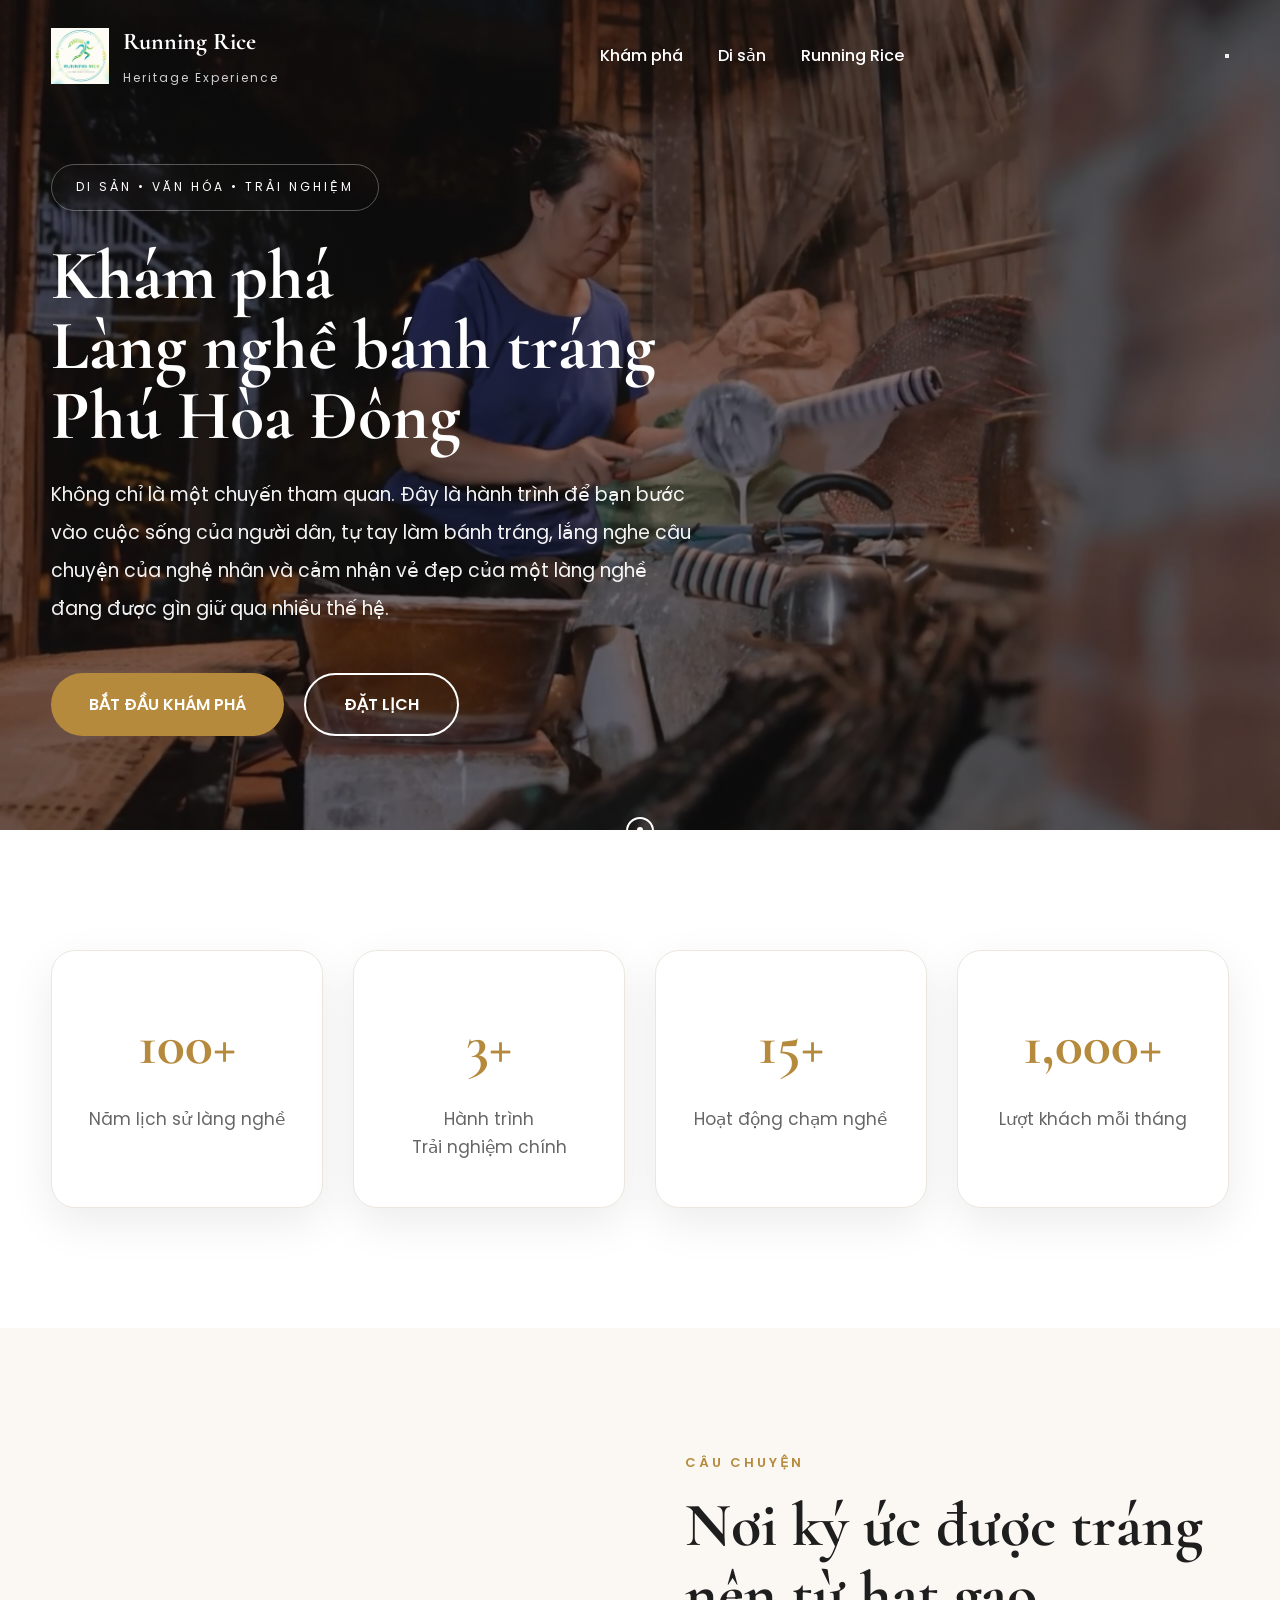
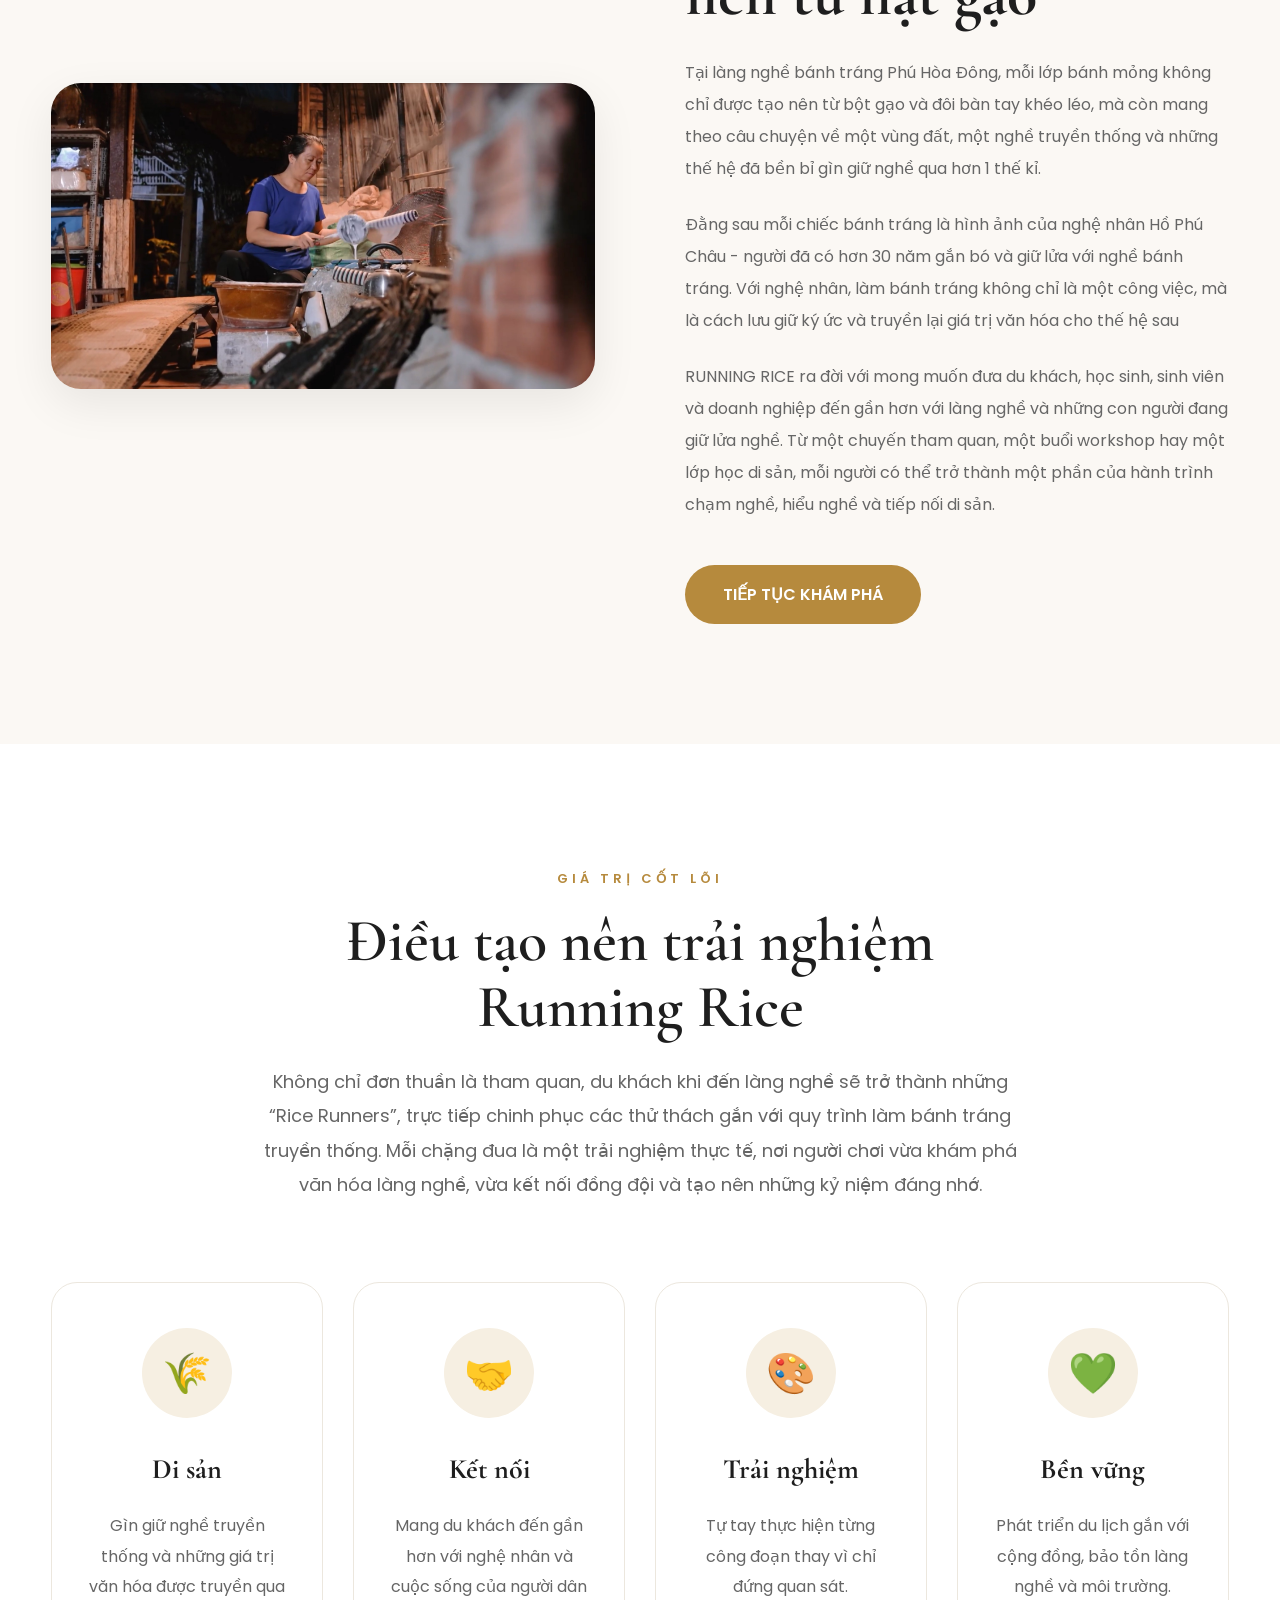
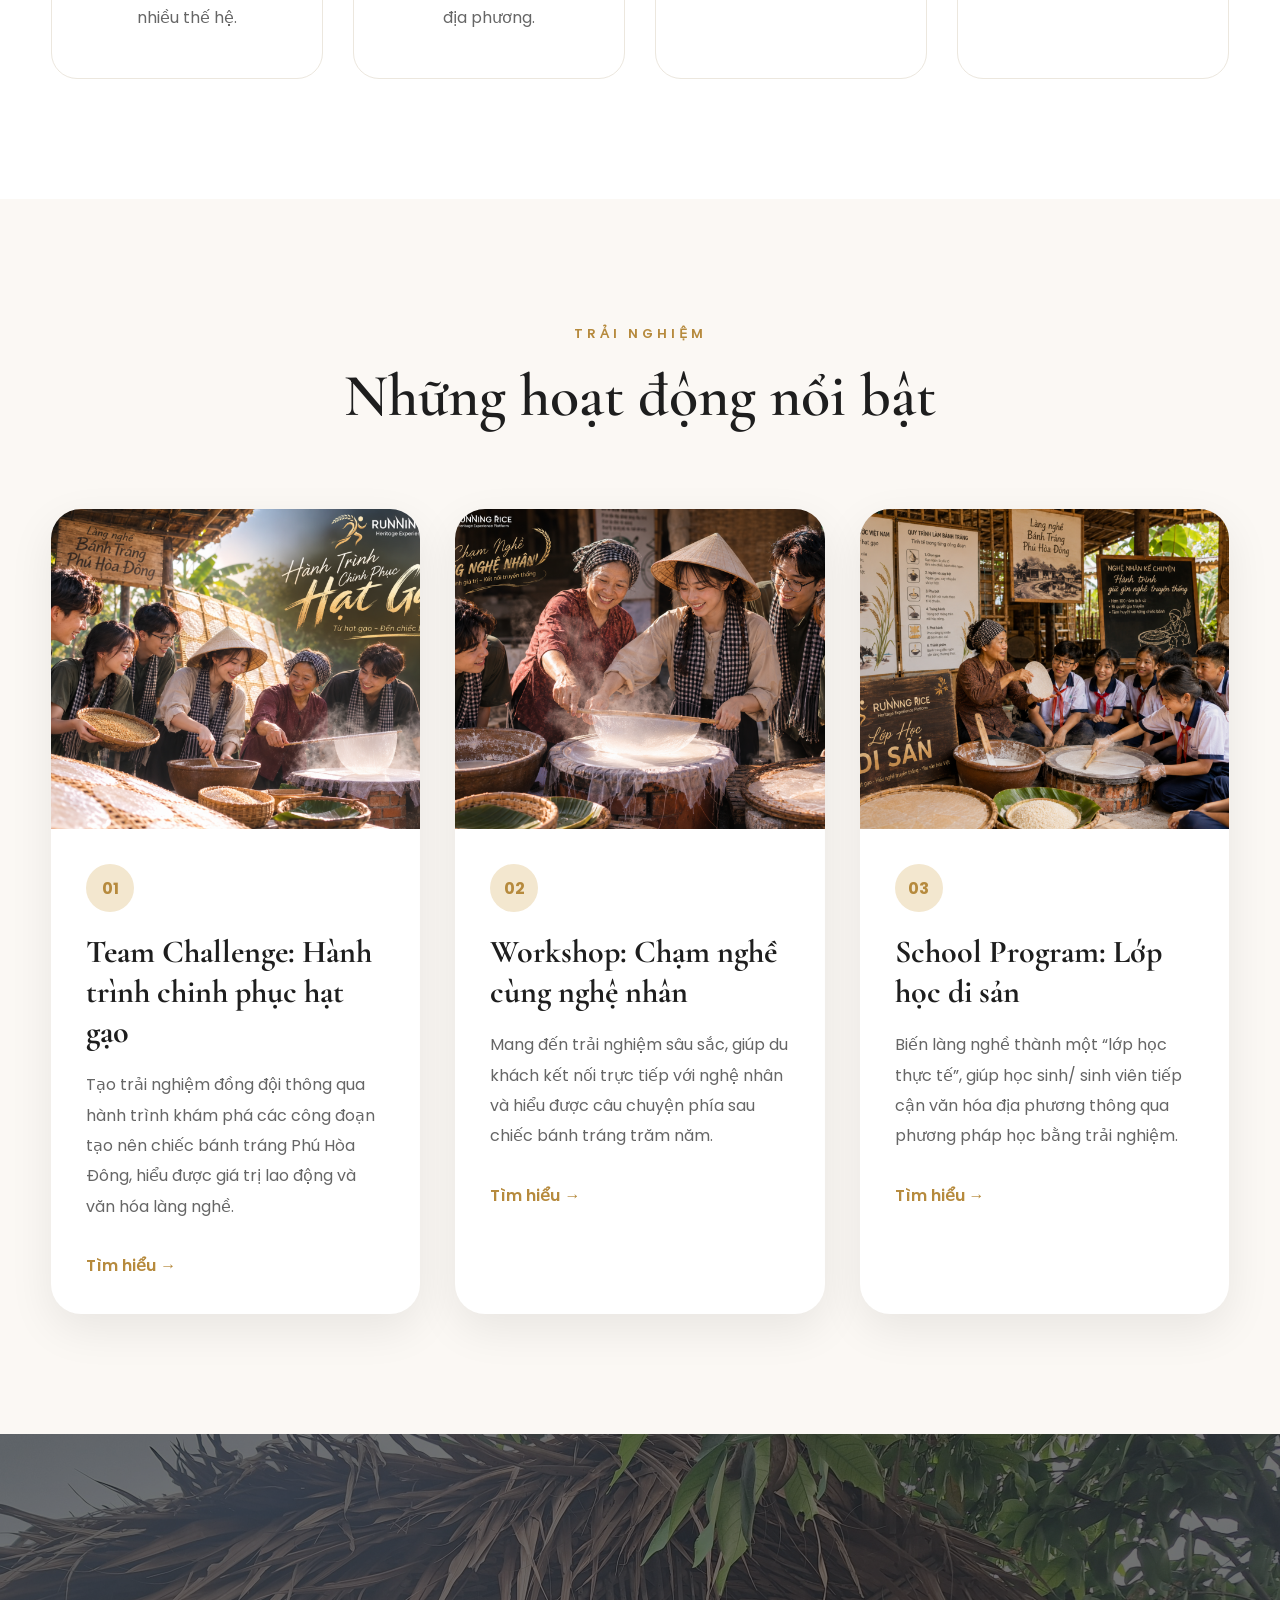
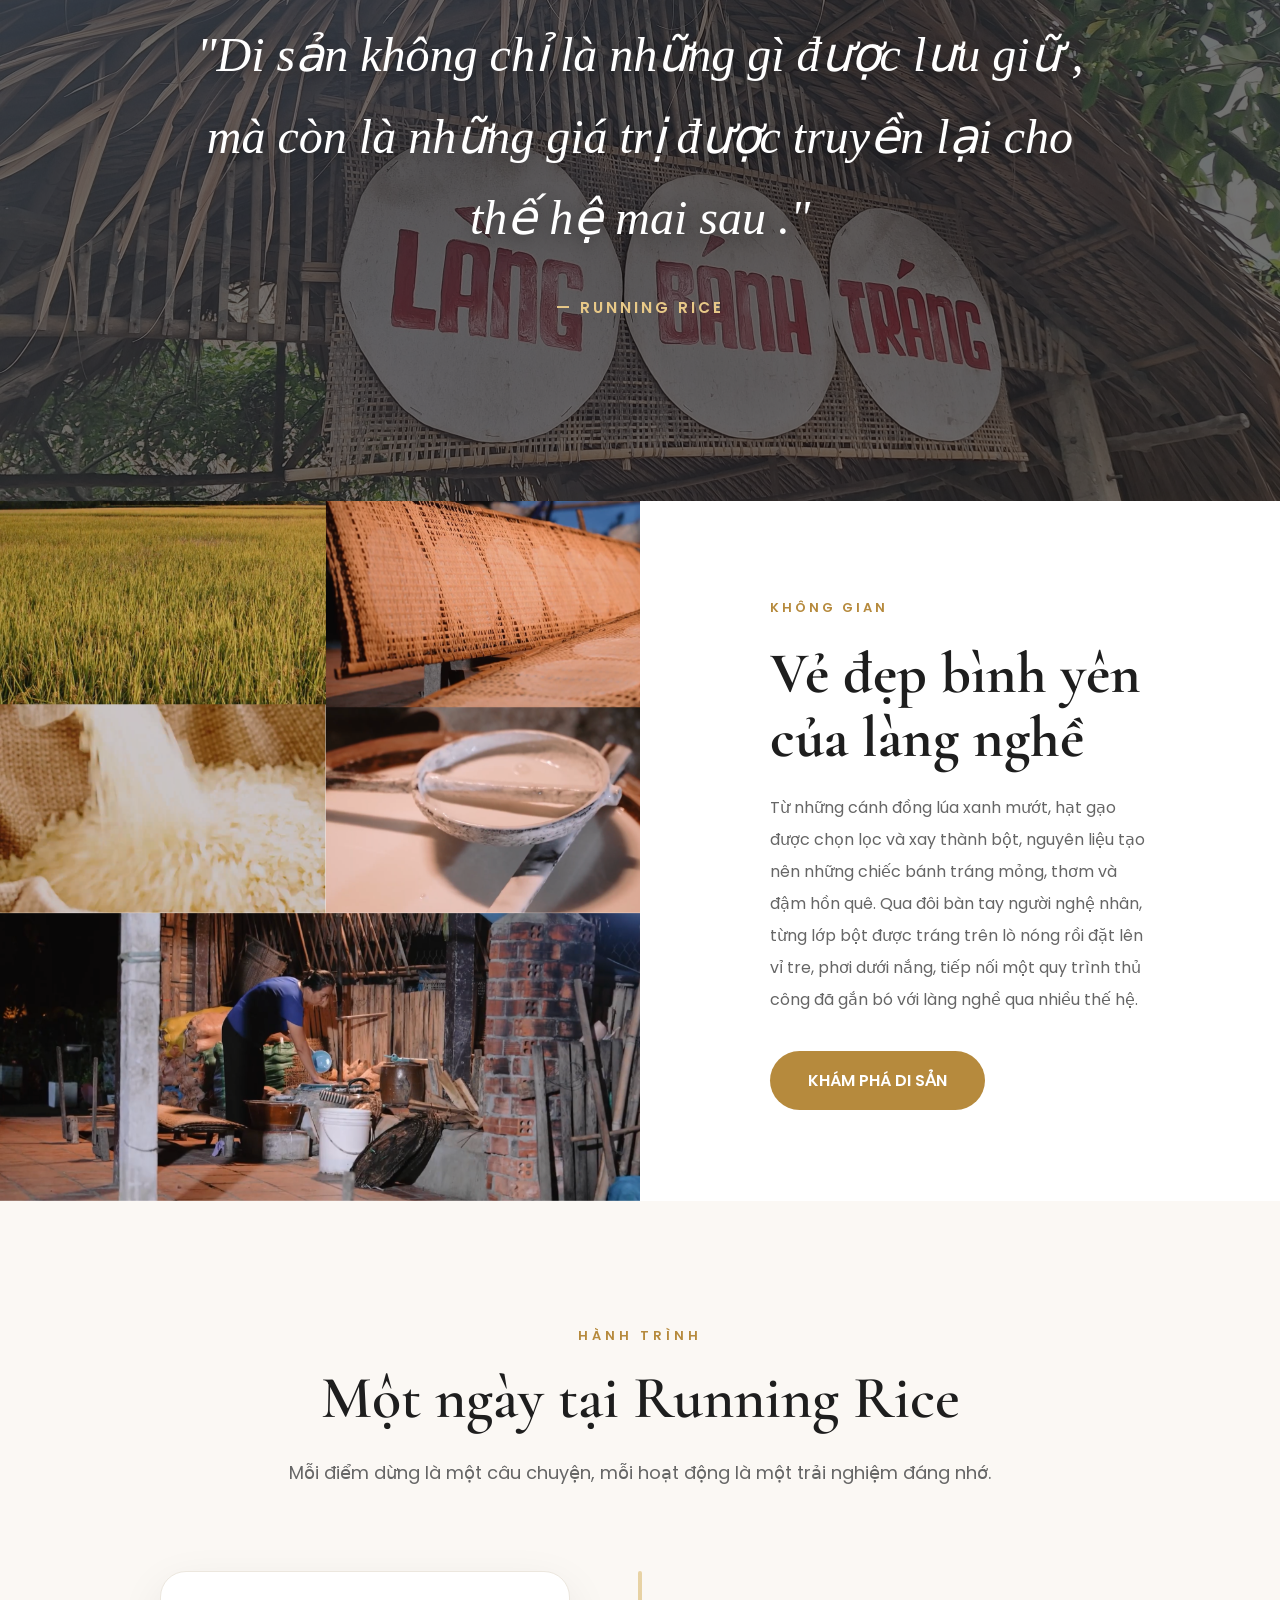
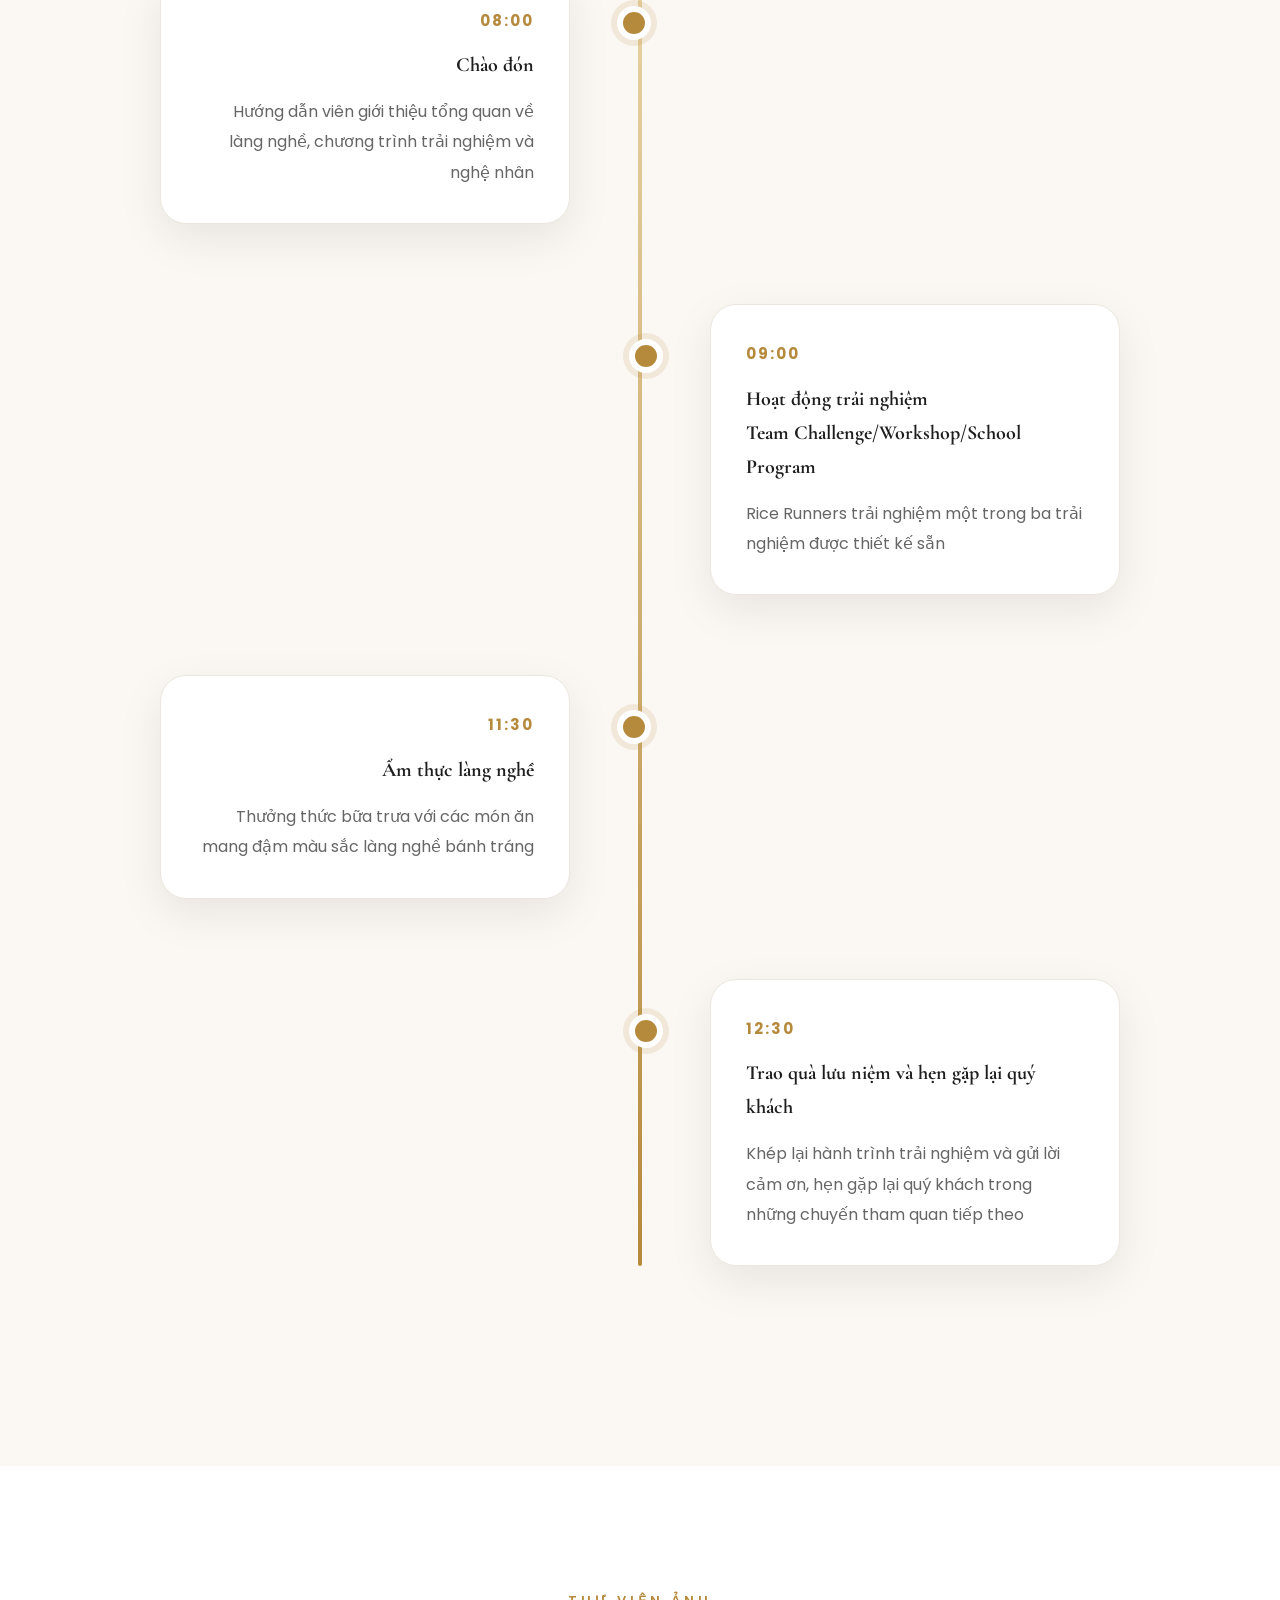
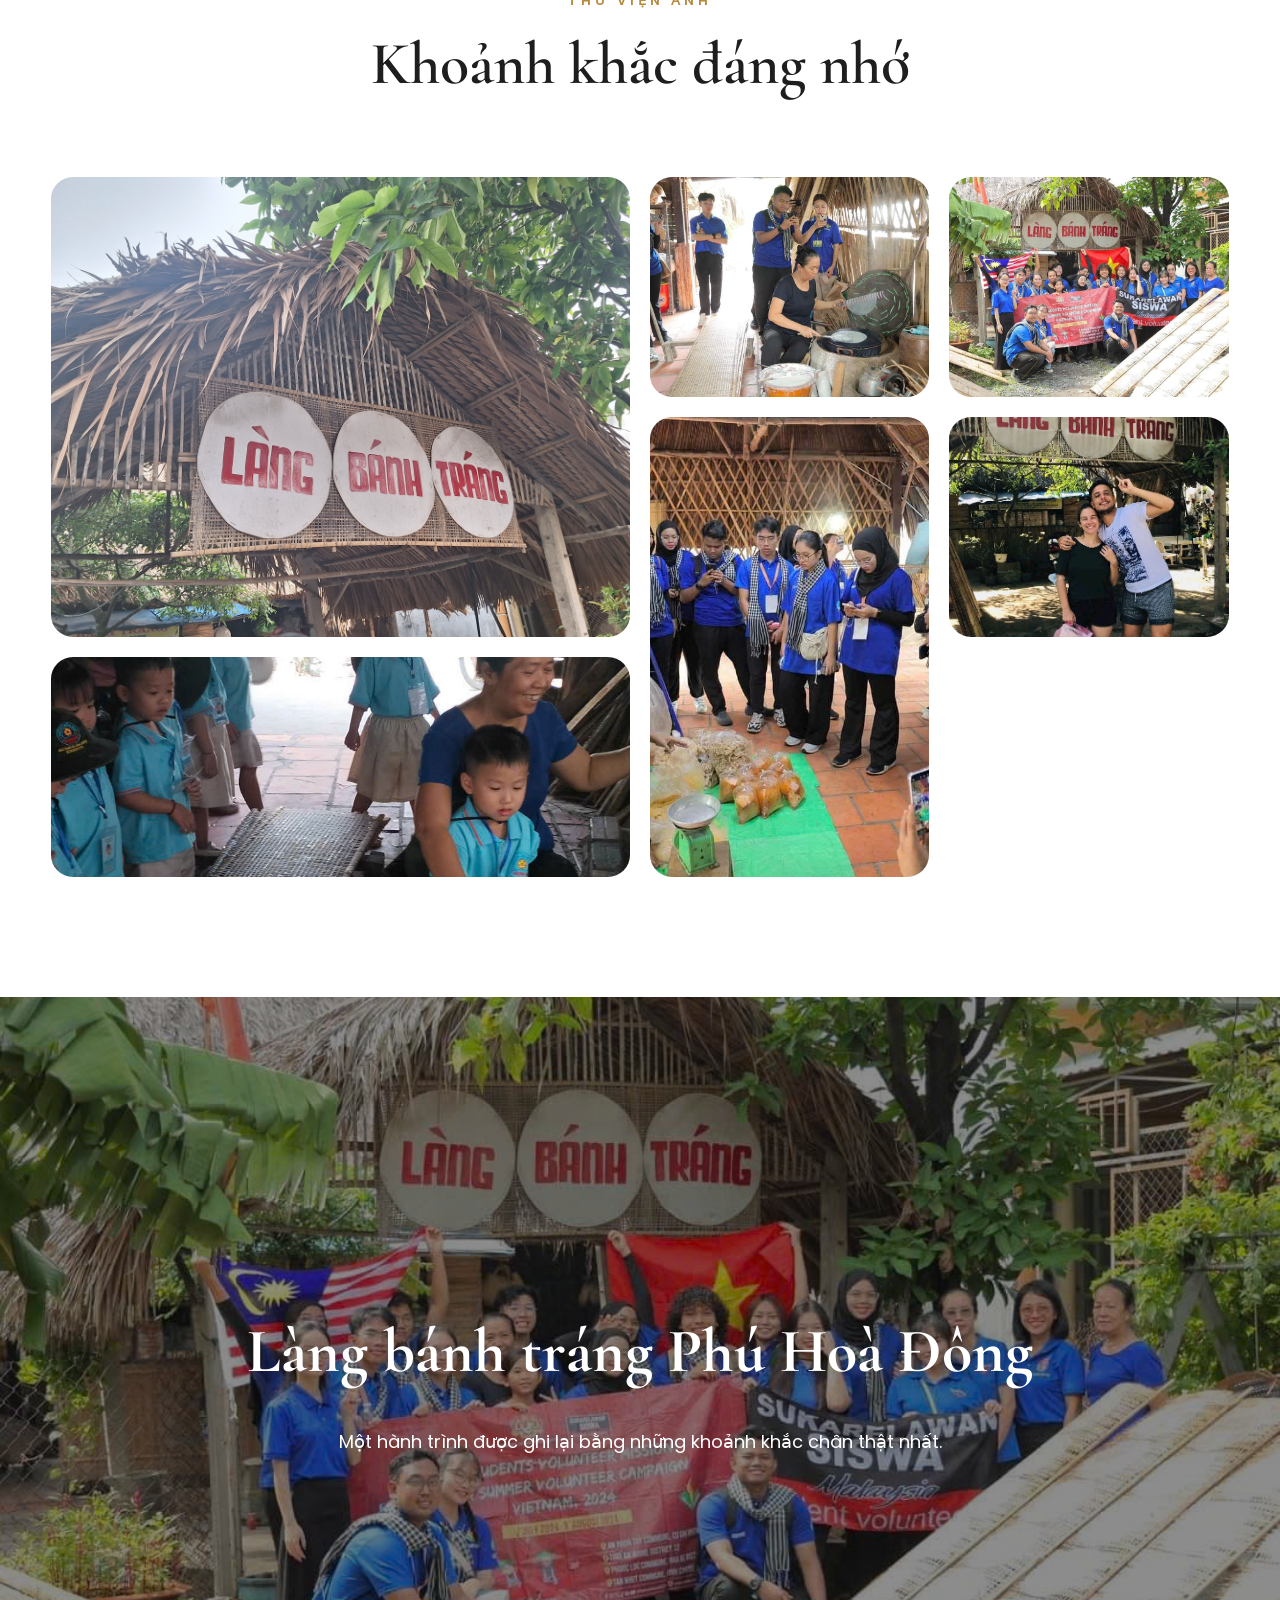
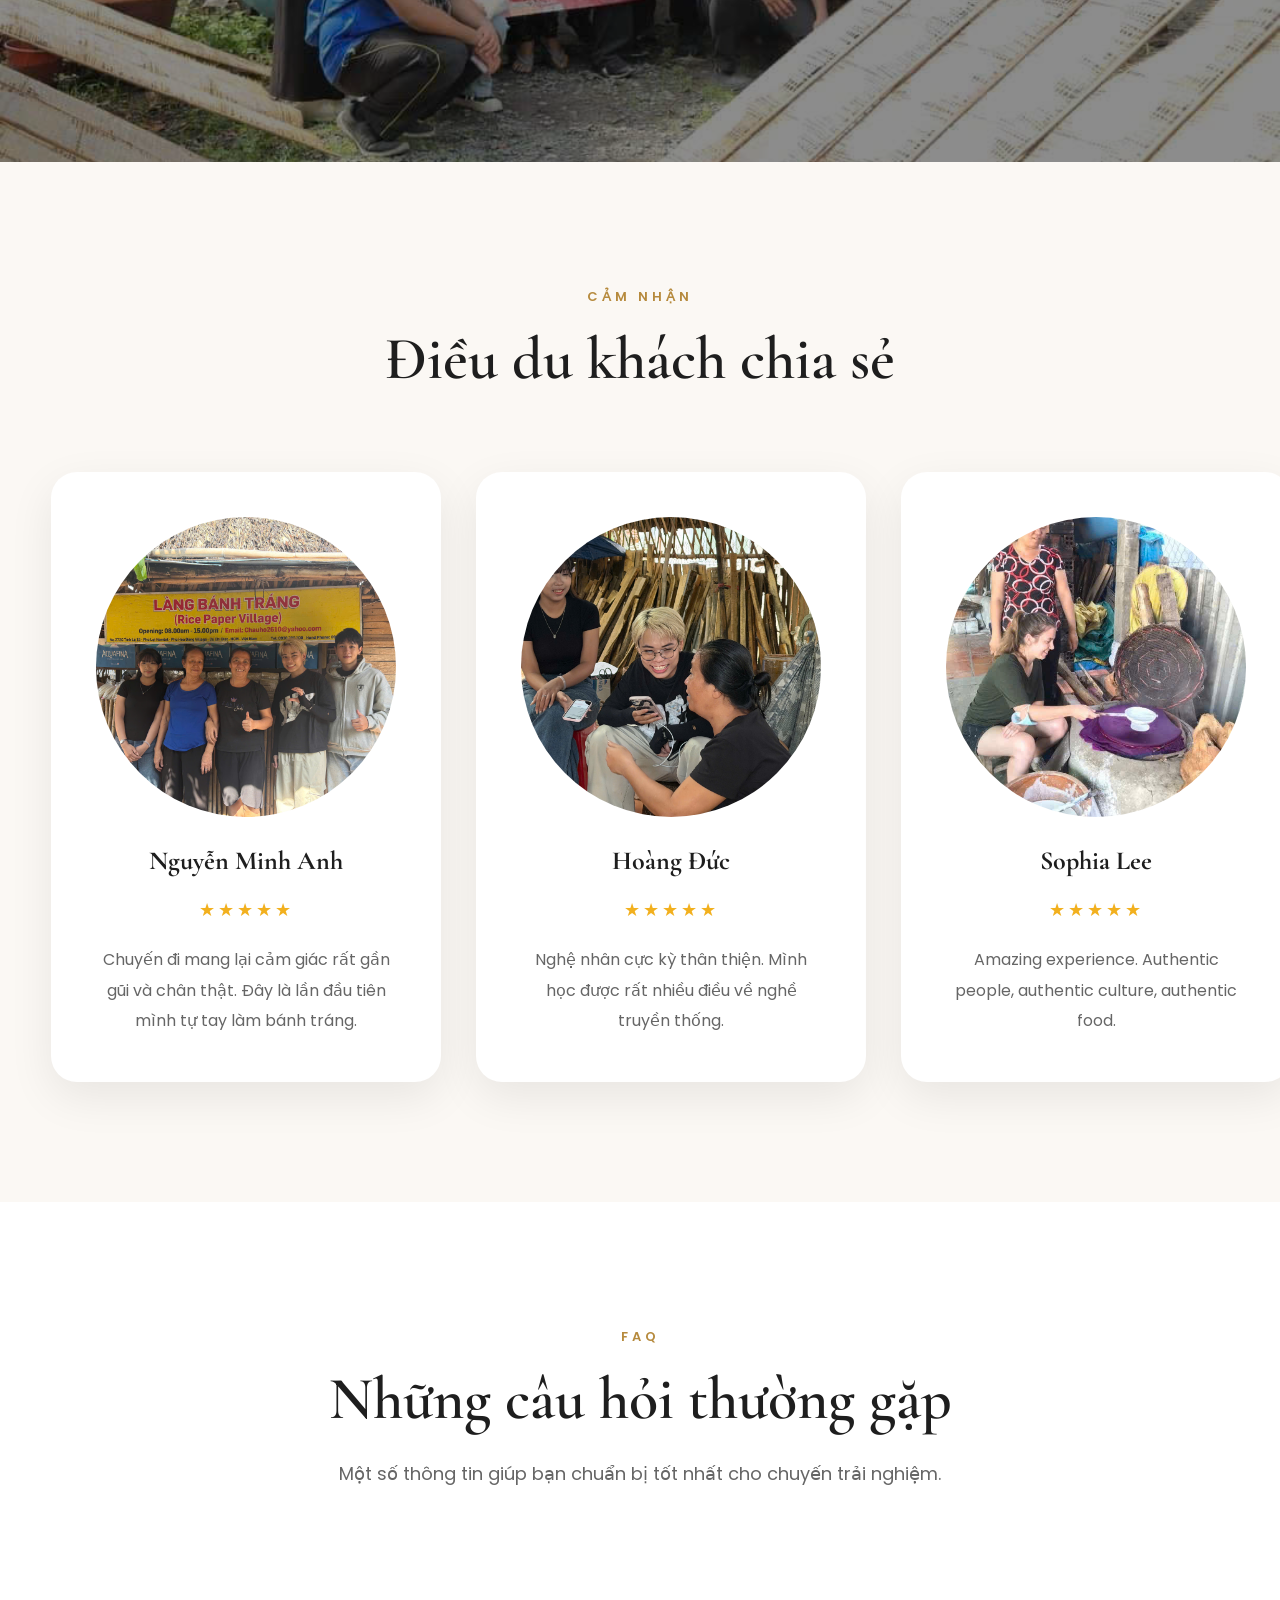
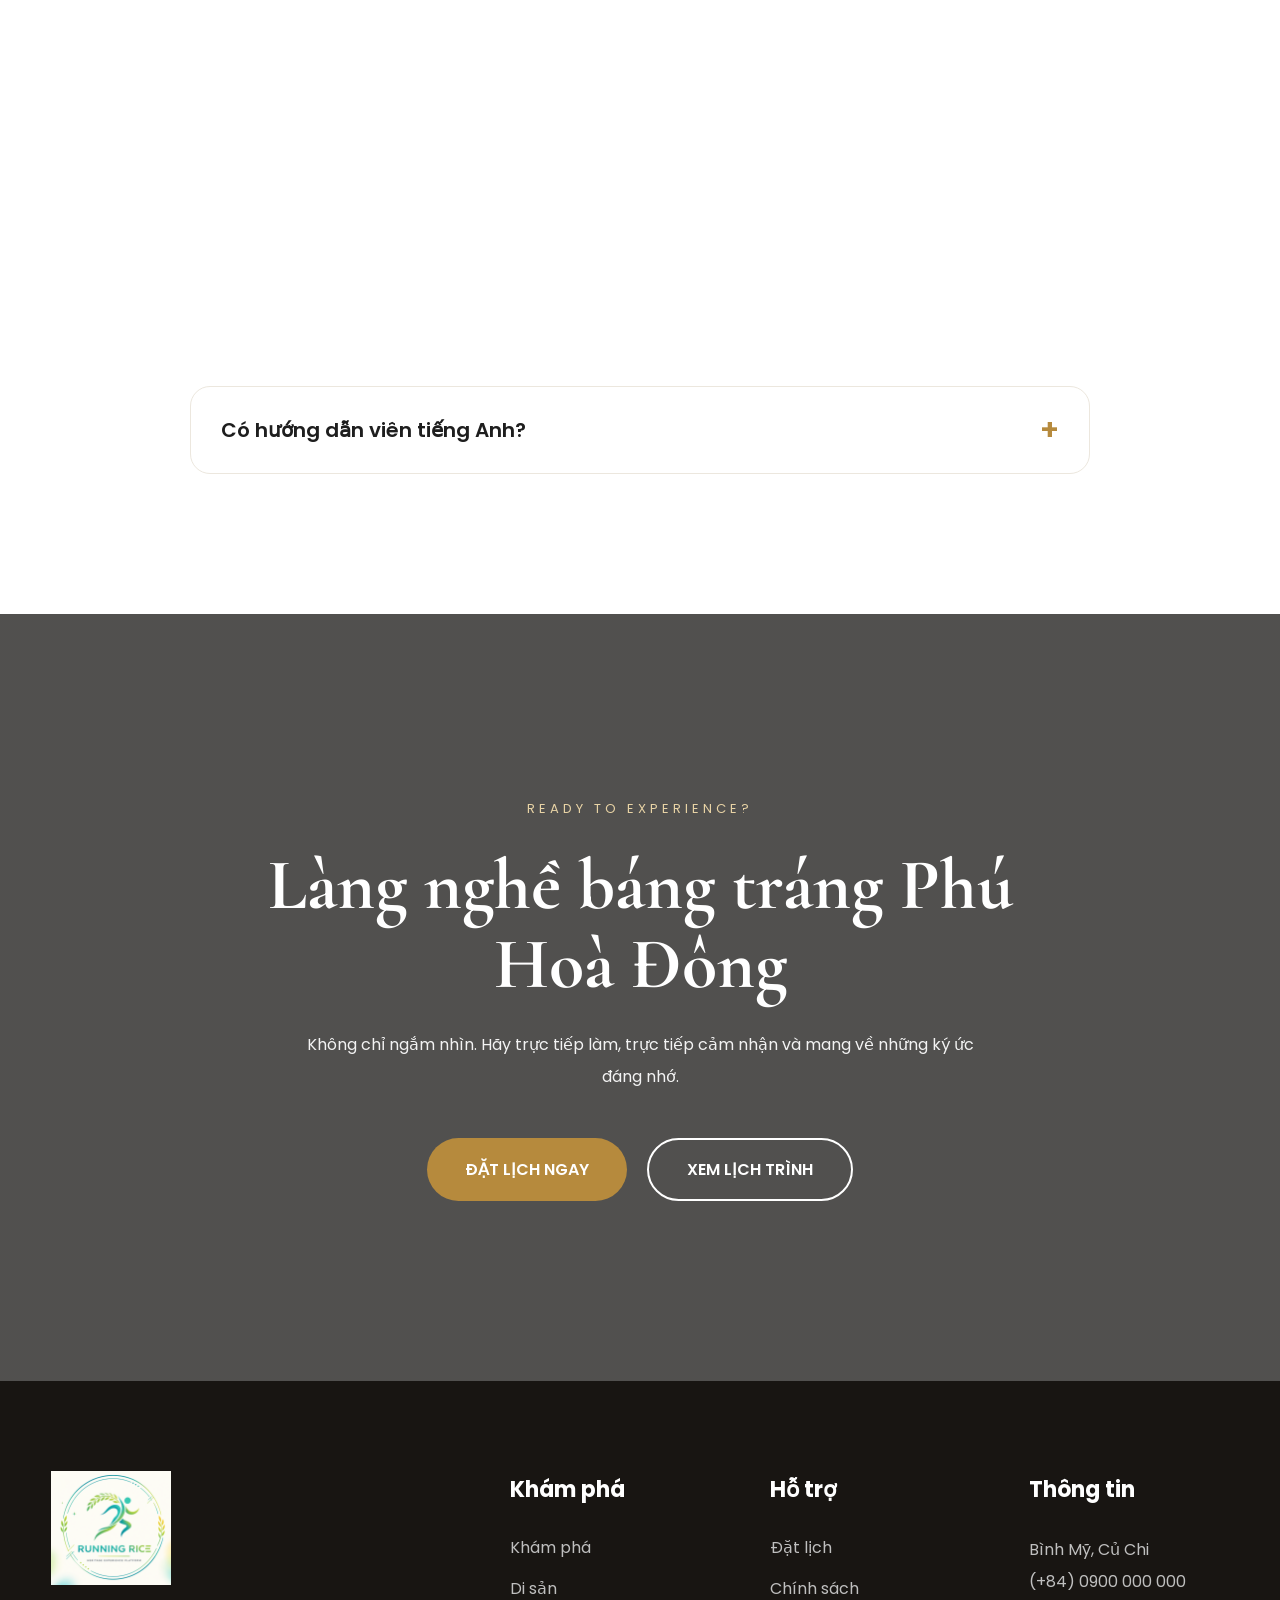
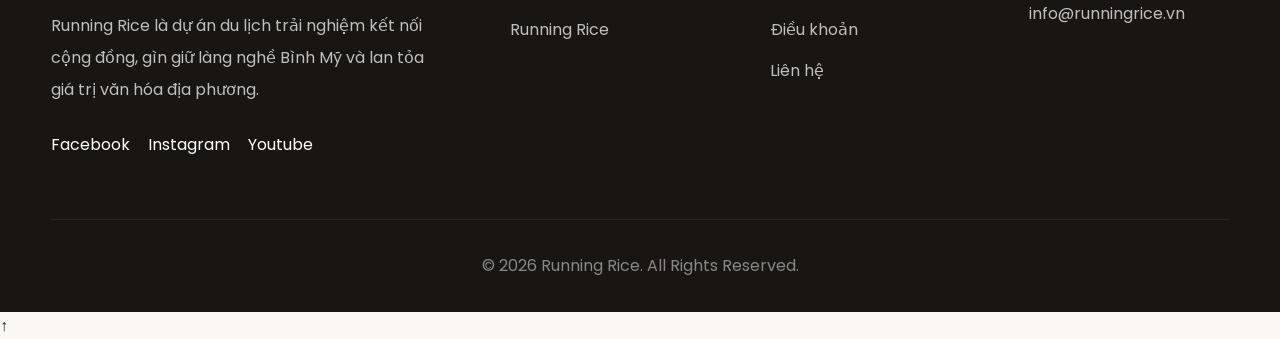
==== index.html @ 6d6a2064 "first comt" ====
<!DOCTYPE html>
<html lang="vi">

<head>

    <meta charset="UTF-8">

    <meta name="viewport"
          content="width=device-width, initial-scale=1.0">

    <title>Khám phá | Running Rice</title>

    <link rel="stylesheet"
          href="css/explore.css">

    <link rel="preconnect"
          href="https://fonts.googleapis.com">

    <link rel="preconnect"
          href="https://fonts.gstatic.com"
          crossorigin>

    <link href="https://fonts.googleapis.com/css2?family=Poppins:wght@300;400;500;600;700&family=Cormorant+Garamond:wght@400;500;600;700&display=swap"
          rel="stylesheet">

    <script src="js/menu.js" defer></script>

</head>

<body>

<!--========================================

HEADER

=========================================-->

<header class="header">

    <div class="container">

        <nav class="navbar">

            <a href="#"
               class="logo">

                <img src="images/logo.png"
                     alt="Running Rice">

                <div class="logo-text">

                    <h2>Running Rice</h2>

                    <span>Heritage Experience</span>

                </div>

            </a>

            <ul class="nav-menu">

                <li>

                    <a class="active"
                       href="index.html">

                        Khám phá

                    </a>

                </li>


                <li>

                    <a href="heritage.html">

                        Di sản

                    </a>
                </li>

                <li>

                    <a href="running_rice.html">

                        Running Rice

                    </a>
                </li>
            </ul>

            <button class="menu-toggle" aria-label="Mở menu">
                <span></span>
                <span></span>
                <span></span>
            </button>


        </nav>

    </div>

</header>



<!--========================================

HERO

=========================================-->

<section class="hero">

    <div class="hero-overlay"></div>

    <img src="images/story.png"
         class="hero-image"
         alt="Running Rice">

    <div class="container">

        <div class="hero-content">

            <span class="hero-tag">

                DI SẢN • VĂN HÓA • TRẢI NGHIỆM

            </span>

            <h1>

                Khám phá
                <br>Làng nghề bánh tráng

                <br>Phú Hòa Đông

            </h1>

            <p>

                Không chỉ là một chuyến tham quan.

                Đây là hành trình để bạn bước vào

                cuộc sống của người dân,

                tự tay làm bánh tráng,

                lắng nghe câu chuyện của nghệ nhân

                và cảm nhận vẻ đẹp của một làng nghề

                đang được gìn giữ qua nhiều thế hệ.

            </p>

            <div class="hero-buttons">

                <a href="#story"

                   class="btn-primary">

                    BẮT ĐẦU KHÁM PHÁ

                </a>

                <a href="booking.html"

                   class="btn-secondary">

                    ĐẶT LỊCH

                </a>

            </div>

        </div>

    </div>

    <div class="scroll-indicator">

        <span></span>

    </div>

</section>



<!--========================================

INTRO STATISTICS

=========================================-->

<section class="statistics">

    <div class="container">

        <div class="stats-grid">

            <div class="stat-card">

                <h2>

                    100+

                </h2>

                <p>

                    Năm lịch sử làng nghề

                </p>

            </div>

            <div class="stat-card">

                <h2>

                    03+

                </h2>

                <p>

                    Hành trình <br>
                    Trải nghiệm chính 
                </p>

            </div>

            <div class="stat-card">

                <h2>

                    15+

                </h2>

                <p>

                    Hoạt động chạm nghề

                </p>

            </div>

            <div class="stat-card">

                <h2>

                    1.000+

                </h2>

                <p>

                    Lượt khách mỗi tháng

                </p>

            </div>

        </div>

    </div>

</section>



<!--========================================

STORY

=========================================-->

<section id="story"
         class="story">

    <div class="container">

        <div class="story-grid">

            <div class="story-image">

                <img src="images/story.png"
                     alt="Làng nghề Bình Mỹ">

            </div>

            <div class="story-content">

                <span>

                    CÂU CHUYỆN

                </span>

                <h2>

                    Nơi ký ức được tráng nên từ hạt gạo

                </h2>

                <p>

                    Tại làng nghề bánh tráng Phú Hòa Đông, mỗi lớp bánh mỏng không chỉ được tạo nên từ bột gạo và đôi bàn tay khéo léo, mà còn mang theo câu chuyện về một vùng đất, một nghề truyền thống và những thế hệ đã bền bỉ gìn giữ nghề qua hơn 1 thế kỉ.

                </p>

                <p>
                    Đằng sau mỗi chiếc bánh tráng là hình ảnh của nghệ nhân Hồ Phú Châu - người đã có hơn 30 năm gắn bó và giữ lửa với nghề bánh tráng. Với nghệ nhân, làm bánh tráng không chỉ là một công việc, mà là cách lưu giữ ký ức và truyền lại giá trị văn hóa cho thế hệ sau
                </p>

                <p>

                   RUNNING RICE ra đời với mong muốn đưa du khách, học sinh, sinh viên và doanh nghiệp đến gần hơn với làng nghề và những con người đang giữ lửa nghề. Từ một chuyến tham quan, một buổi workshop hay một lớp học di sản, mỗi người có thể trở thành một phần của hành trình chạm nghề, hiểu nghề và tiếp nối di sản.

                </p>

                <a href="#experience"
                   class="btn-primary">

                    TIẾP TỤC KHÁM PHÁ

                </a>

            </div>

        </div>

    </div>

</section>
<!--========================================

CORE VALUES

=========================================-->

<section class="values">

    <div class="container">

        <div class="section-header">

            <span>

                GIÁ TRỊ CỐT LÕI

            </span>

            <h2>

                Điều tạo nên trải nghiệm Running Rice

            </h2>

            <p>

                Không chỉ đơn thuần là tham quan, du khách khi đến làng nghề sẽ trở thành những “Rice Runners”, trực tiếp chinh phục các thử thách gắn với quy trình làm bánh tráng truyền thống. Mỗi chặng đua là một trải nghiệm thực tế, nơi người chơi vừa khám phá văn hóa làng nghề, vừa kết nối đồng đội và tạo nên những kỷ niệm đáng nhớ.

            </p>

        </div>

        <div class="values-grid">

            <div class="value-card">

                <div class="value-icon">

                    🌾

                </div>

                <h3>

                    Di sản

                </h3>

                <p>

                    Gìn giữ nghề truyền thống và những giá trị văn hóa
                    được truyền qua nhiều thế hệ.

                </p>

            </div>

            <div class="value-card">

                <div class="value-icon">

                    🤝

                </div>

                <h3>

                    Kết nối

                </h3>

                <p>

                    Mang du khách đến gần hơn với nghệ nhân
                    và cuộc sống của người dân địa phương.

                </p>

            </div>

            <div class="value-card">

                <div class="value-icon">

                    🎨

                </div>

                <h3>

                    Trải nghiệm

                </h3>

                <p>

                    Tự tay thực hiện từng công đoạn
                    thay vì chỉ đứng quan sát.

                </p>

            </div>

            <div class="value-card">

                <div class="value-icon">

                    💚

                </div>

                <h3>

                    Bền vững

                </h3>

                <p>

                    Phát triển du lịch gắn với cộng đồng,
                    bảo tồn làng nghề và môi trường.

                </p>

            </div>

        </div>

    </div>

</section>





<!--========================================

EXPERIENCE

=========================================-->

<section id="experience"
         class="experience">

    <div class="container">

        <div class="section-header">

            <span>

                TRẢI NGHIỆM

            </span>

            <h2>

                Những hoạt động nổi bật

            </h2>

        </div>

        <div class="experience-grid">

            <article class="experience-card">

                <div class="experience-image">

                    <img src="images/ex1.png"
                         alt="Làm bánh tráng">

                </div>

                <div class="experience-content">

                    <span>

                        01

                    </span>

                    <h3>

                        Team Challenge: Hành trình chinh phục hạt gạo

                    </h3>

                    <p>

                        Tạo trải nghiệm đồng đội thông qua hành trình khám phá các công đoạn tạo nên chiếc bánh tráng Phú Hòa Đông, hiểu được giá trị lao động và văn hóa làng nghề.

                    </p>

                    <a href="itinerary.html">

                        Tìm hiểu →

                    </a>

                </div>

            </article>

            <article class="experience-card">

                <div class="experience-image">

                    <img src="images/ex2.png"
                         alt="Nghệ nhân">

                </div>

                <div class="experience-content">

                    <span>

                        02

                    </span>

                    <h3>

                        Workshop: Chạm nghề cùng nghệ nhân

                    </h3>

                    <p>

                        Mang đến trải nghiệm sâu sắc, giúp du khách kết nối trực tiếp với nghệ nhân và hiểu được câu chuyện phía sau chiếc bánh tráng trăm năm.


                    </p>

                    <a href="artisan.html">

                        Tìm hiểu →

                    </a>

                </div>

            </article>

            <article class="experience-card">

                <div class="experience-image">

                    <img src="images/ex3.png"
                         alt="Ẩm thực">

                </div>

                <div class="experience-content">

                    <span>

                        03

                    </span>

                    <h3>

                        School Program: Lớp học di sản

                    </h3>

                    <p>

                        Biến làng nghề thành một “lớp học thực tế”, giúp học sinh/ sinh viên tiếp cận văn hóa địa phương thông qua phương pháp học bằng trải nghiệm.

                    </p>

                    <a href="food.html">

                        Tìm hiểu →

                    </a>

                </div>

            </article>

        </div>

    </div>

</section>





<!--========================================

QUOTE

=========================================-->

<section class="quote-banner">

    <div class="overlay"></div>

    <div class="container">

        <div class="quote-content">

            <p>

              "Di sản không chỉ là những gì được lưu giữ , mà còn là những giá trị được truyền lại cho thế hệ mai sau ."

            </p>

            <span>

                — Running Rice

            </span>

        </div>

    </div>

</section>





<!--========================================

IMAGE SPLIT

=========================================-->

<section class="split-section">

    <div class="split-left">

        <img src="images/ex4.png"
             alt="Làng nghề báng tráng Phú Hoà Đông">

    </div>

    <div class="split-right">

        <div class="split-content">

            <span>

                KHÔNG GIAN

            </span>

            <h2>

                Vẻ đẹp bình yên
                của làng nghề

            </h2>

            <p>

                Từ những cánh đồng lúa xanh mướt, hạt gạo được chọn lọc và xay thành bột, nguyên liệu tạo nên những chiếc bánh tráng mỏng, thơm và đậm hồn quê. Qua đôi bàn tay người nghệ nhân, từng lớp bột được tráng trên lò nóng rồi đặt lên vỉ tre, phơi dưới nắng, tiếp nối một quy trình thủ công đã gắn bó với làng nghề qua nhiều thế hệ.

            </p>

            <a href="heritage.html"
               class="btn-primary">

                KHÁM PHÁ DI SẢN

            </a>

        </div>

    </div>

</section>
<!--========================================

EXPERIENCE TIMELINE

=========================================-->

<section class="journey">

    <div class="container">

        <div class="section-header">

            <span>

                HÀNH TRÌNH

            </span>

            <h2>

                Một ngày tại Running Rice

            </h2>

            <p>

                Mỗi điểm dừng là một câu chuyện,
                mỗi hoạt động là một trải nghiệm đáng nhớ.

            </p>

        </div>

        <div class="journey-line">

            <div class="journey-item left">

                <div class="journey-card">

                    <span>08:00</span>

                    <h3>

                        Chào đón

                    </h3>

                    <p>

                        Hướng dẫn viên giới thiệu tổng quan về làng nghề, chương trình trải nghiệm và nghệ nhân

                    </p>

                </div>

            </div>

            <div class="journey-item right">

                <div class="journey-card">

                    <span>09:00</span>

                    <h3>

                        Hoạt động trải nghiệm <br>
                        Team Challenge/Workshop/School Program

                    </h3>

                    <p>

                       Rice Runners trải nghiệm một trong ba trải nghiệm được thiết kế sẵn

                    </p>

                </div>

            </div>

            <div class="journey-item left">

                <div class="journey-card">

                    <span>11:30</span>

                    <h3>

                        Ẩm thực làng nghề

                    </h3>

                    <p>

                        Thưởng thức bữa trưa với các món ăn mang đậm màu sắc làng nghề bánh tráng

                    </p>

                </div>

            </div>

            <div class="journey-item right">

                <div class="journey-card">

                    <span>12:30</span>

                    <h3>

                        Trao quà lưu niệm và hẹn gặp lại quý khách

                    </h3>

                    <p>

                        Khép lại hành trình trải nghiệm và gửi lời cảm ơn, hẹn gặp lại quý khách trong những chuyến tham quan tiếp theo


                    </p>

                </div>

            </div>

        </div>

    </div>

</section>





<!--========================================

MASONRY GALLERY

=========================================-->

<section class="gallery">

    <div class="container">

        <div class="section-header">

            <span>

                THƯ VIỆN ẢNH

            </span>

            <h2>

                Khoảnh khắc đáng nhớ

            </h2>

        </div>

        <div class="gallery-grid">

            <div class="gallery-item large">

                <img src="images/p.jpg"
                     alt="">

            </div>

            <div class="gallery-item">

                <img src="images/p1.jpg"
                     alt="">

            </div>

            <div class="gallery-item">

                <img src="images/p2.jpg"
                     alt="">

            </div>

            <div class="gallery-item tall">

                <img src="images/p3.jpg"
                     alt="">

            </div>

            <div class="gallery-item">

                <img src="images/p4.jpg"
                     alt="">

            </div>

            <div class="gallery-item wide">

                <img src="images/p5.jpg"
                     alt="">

            </div>

        </div>

    </div>

</section>





<!--========================================

VIDEO

=========================================-->

<section class="video-section">

    <img src="images/p2.jpg"
         alt="">

    <div class="video-overlay">

        <h2>

            Làng bánh tráng Phú Hoà Đông

        </h2>

        <p>

            Một hành trình được ghi lại
            bằng những khoảnh khắc chân thật nhất.

        </p>

    </div>

</section>





<!--========================================

TESTIMONIAL

=========================================-->

<section class="testimonial">

    <div class="container">

        <div class="section-header">

            <span>

                CẢM NHẬN

            </span>

            <h2>

                Điều du khách chia sẻ

            </h2>

        </div>

        <div class="testimonial-slider">

            <div class="testimonial-card">

                <img src="images/person-nguyen-minh-anh.jpg"
                     alt="">

                <h3>

                    Nguyễn Minh Anh

                </h3>

                <div class="stars">

                    ★★★★★

                </div>

                <p>

                    Chuyến đi mang lại cảm giác
                    rất gần gũi và chân thật.
                    Đây là lần đầu tiên mình
                    tự tay làm bánh tráng.

                </p>

            </div>

            <div class="testimonial-card">

                <img src="images/person-hoang-duc.jpg"
                     alt="">

                <h3>

                    Hoàng Đức

                </h3>

                <div class="stars">

                    ★★★★★

                </div>

                <p>

                    Nghệ nhân cực kỳ thân thiện.
                    Mình học được rất nhiều điều
                    về nghề truyền thống.

                </p>

            </div>

            <div class="testimonial-card">

                <img src="images/person-sophia-lee.jpg"
                     alt="">

                <h3>

                    Sophia Lee

                </h3>

                <div class="stars">

                    ★★★★★

                </div>

                <p>

                    Amazing experience.
                    Authentic people,
                    authentic culture,
                    authentic food.

                </p>

            </div>

        </div>

    </div>

</section>
<!--========================================

FAQ

=========================================-->

<section class="faq">

    <div class="container">

        <div class="section-header">

            <span>

                FAQ

            </span>

            <h2>

                Những câu hỏi thường gặp

            </h2>

            <p>

                Một số thông tin giúp bạn chuẩn bị
                tốt nhất cho chuyến trải nghiệm.

            </p>

        </div>

        <div class="faq-wrapper">

            <details open>

                <summary>

                    Chuyến trải nghiệm kéo dài bao lâu?

                </summary>

                <p>

                    Chương trình tiêu chuẩn kéo dài khoảng
                    01 ngày (08:00 - 16:00),
                    ngoài ra Running Rice còn có nhiều gói
                    dành cho trường học và doanh nghiệp.

                </p>

            </details>

            <details>

                <summary>

                    Có phù hợp với trẻ em không?

                </summary>

                <p>

                    Có.
                    Tất cả hoạt động đều được thiết kế
                    phù hợp với gia đình và học sinh.

                </p>

            </details>

            <details>

                <summary>

                    Có thể đặt tour riêng không?

                </summary>

                <p>

                    Có.
                    Chúng tôi nhận tổ chức
                    đoàn doanh nghiệp,
                    trường học
                    và nhóm gia đình.

                </p>

            </details>

            <details>

                <summary>

                    Có hướng dẫn viên tiếng Anh?

                </summary>

                <p>

                    Có.
                    Vui lòng đăng ký trước khi đặt lịch.

                </p>

            </details>

        </div>

    </div>

</section>





<!--========================================

CTA

=========================================-->

<section class="cta">

    <div class="cta-overlay"></div>

    <div class="container">

        <div class="cta-content">

            <span>

                READY TO EXPERIENCE?

            </span>

            <h2>

                Làng nghề báng tráng Phú Hoà Đông

            </h2>

            <p>

                Không chỉ ngắm nhìn.
                Hãy trực tiếp làm,
                trực tiếp cảm nhận
                và mang về những ký ức đáng nhớ.

            </p>

            <div class="cta-buttons">

                <a href="booking.html"

                   class="btn-primary">

                    ĐẶT LỊCH NGAY

                </a>

                <a href="itinerary.html"

                   class="btn-secondary">

                    XEM LỊCH TRÌNH

                </a>

            </div>

        </div>

    </div>

</section>





<!--========================================

FOOTER

=========================================-->

<footer class="footer">

    <div class="container">

        <div class="footer-grid">

            <div class="footer-about">

                <img src="images/logo.png"
                     class="footer-logo"
                     alt="Running Rice">

                <p>

                    Running Rice là dự án du lịch trải nghiệm
                    kết nối cộng đồng,
                    gìn giữ làng nghề Bình Mỹ
                    và lan tỏa giá trị văn hóa địa phương.

                </p>

                <div class="social">

                    <a href="#">

                        Facebook

                    </a>

                    <a href="#">

                        Instagram

                    </a>

                    <a href="#">

                        Youtube

                    </a>

                </div>

            </div>

            <div>

                <h3>

                    Khám phá

                </h3>

                <ul>

                    <li>

                        <a href="index.html">

                            Khám phá

                        </a>

                    </li>

                    <li>

                        <a href="heritage.html">

                            Di sản

                        </a>

                    </li>

                    <li>

                        <a href="running_rice.html">

                            Running Rice

                        </a>

                    </li>

                </ul>

            </div>

            <div>

                <h3>

                    Hỗ trợ

                </h3>

                <ul>

                    <li>

                        <a href="booking.html">

                            Đặt lịch

                        </a>

                    </li>

                    <li>

                        <a href="#">

                            Chính sách

                        </a>

                    </li>

                    <li>

                        <a href="#">

                            Điều khoản

                        </a>

                    </li>

                    <li>

                        <a href="#">

                            Liên hệ

                        </a>

                    </li>

                </ul>

            </div>

            <div>

                <h3>

                    Thông tin

                </h3>

                <p>

                    Bình Mỹ, Củ Chi

                </p>

                <p>

                    (+84) 0900 000 000

                </p>

                <p>

                    info@runningrice.vn

                </p>

            </div>

        </div>

        <div class="footer-bottom">

            <p>

                © 2026 Running Rice.
                All Rights Reserved.

            </p>

        </div>

    </div>

</footer>

<script src=""></script>

<script src="js/explore.js"></script>

</body>

</html>
---- css/explore.css ----
/*====================================================

RUNNING RICE
EXPLORE PAGE

====================================================*/

/*=========================
ROOT
=========================*/

:root{

    --primary:#B68A3D;
    --primary-dark:#8F6B2C;
    --secondary:#F8F4EC;

    --dark:#1E1E1E;
    --gray:#666;
    --light:#fff;

    --border:#ECE7DE;

    --shadow:0 15px 45px rgba(0,0,0,.08);

    --radius:22px;

}

/*=========================
RESET
=========================*/

*{

margin:0;

padding:0;

box-sizing:border-box;

}

html{

scroll-behavior:smooth;

}

body{

font-family:"Poppins",sans-serif;

background:#FBF8F4;

color:var(--dark);

overflow-x:hidden;

line-height:1.7;

}

img{

width:100%;

display:block;

}

a{

text-decoration:none;

}

ul{

list-style:none;

}

.container{

width:min(1280px,92%);

margin:auto;

}

/*=========================
SECTION
=========================*/

section{

padding:120px 0;

}

.section-header{

text-align:center;

max-width:760px;

margin:0 auto 80px;

}

.section-header span{

display:inline-block;

color:var(--primary);

font-size:13px;

font-weight:600;

letter-spacing:4px;

margin-bottom:18px;

}

.section-header h2{

font-size:60px;

font-family:"Cormorant Garamond",serif;

font-weight:600;

line-height:1.1;

margin-bottom:25px;

}

.section-header p{

color:var(--gray);

font-size:18px;

line-height:1.9;

}

/*=========================
BUTTONS
=========================*/

.btn-primary{

display:inline-flex;

align-items:center;

justify-content:center;

padding:16px 38px;

border-radius:50px;

background:var(--primary);

color:white;

font-weight:600;

transition:.35s;

}

.btn-primary:hover{

background:var(--primary-dark);

transform:translateY(-5px);

box-shadow:0 18px 35px rgba(182,138,61,.3);

}

.btn-secondary{

display:inline-flex;

align-items:center;

justify-content:center;

padding:16px 38px;

border:2px solid white;

border-radius:50px;

color:white;

font-weight:600;

transition:.35s;

}

.btn-secondary:hover{

background:white;

color:#222;

}

/*=========================
HEADER
=========================*/

.header{

position:fixed;

top:0;

left:0;

width:100%;

z-index:999;

padding:22px 0;

transition:.35s;

}

.header.scrolled{

background:rgba(18,18,18,.92);

backdrop-filter:blur(16px);

padding:14px 0;

}

.navbar{

display:flex;

justify-content:space-between;

align-items:center;

}

.logo{

display:flex;

align-items:center;

gap:14px;

color:white;

}

.logo img{

width:58px;

}

.logo-text h2{

font-size:24px;

font-family:"Cormorant Garamond",serif;

font-weight:700;

}

.logo-text span{

font-size:12px;

letter-spacing:2px;

opacity:.8;

}

.nav-menu{

display:flex;

gap:35px;

}

.nav-menu a{

color:white;

font-weight:500;

transition:.3s;

position:relative;

}

.nav-menu a.active{

    color:#D4AF37;

}

.nav-menu a::after{

content:"";

position:absolute;

left:0;

bottom:-8px;

width:0;

height:2px;

background:#D4AF37;

transition:.35s;

}

.nav-menu a:hover::after,

.nav-menu .active::after{

width:100%;

}

.nav-menu a:hover{

color:#F2D28F;

}

.btn-book{

background:var(--primary);

padding:14px 32px;

border-radius:50px;

color:white;

font-weight:600;

transition:.35s;

}

.btn-book:hover{

background:var(--primary-dark);

transform:translateY(-4px);

}

/*=========================
HERO
=========================*/

.hero{

position:relative;

height:100vh;

display:flex;

align-items:center;

overflow:hidden;

}

.hero-image{

position:absolute;

inset:0;

width:100%;

height:100%;

object-fit:cover;

}

.hero-overlay{

position:absolute;

inset:0;

background:

linear-gradient(

rgba(15,15,15,.55),

rgba(15,15,15,.55)

);

z-index:1;

}

.hero .container{

position:relative;

z-index:5;

}

.hero-content{

max-width:650px;

color:white;

}

.hero-tag{

display:inline-block;

padding:12px 24px;

border:1px solid rgba(255,255,255,.3);

border-radius:50px;

backdrop-filter:blur(12px);

letter-spacing:3px;

font-size:12px;

margin-bottom:30px;

}

.hero-content h1{

font-size:70px;

font-family:"Cormorant Garamond",serif;

line-height:1;

margin-bottom:25px;

}

.hero-content p{

font-size:19px;

line-height:2;

max-width:650px;

opacity:.95;

margin-bottom:45px;

}

.hero-buttons{

display:flex;

gap:20px;

}

.scroll-indicator{

position:absolute;

bottom:35px;

left:50%;

transform:translateX(-50%);

z-index:5;

}

.scroll-indicator span{

display:block;

width:28px;

height:48px;

border:2px solid white;

border-radius:50px;

position:relative;

}

.scroll-indicator span::before{

content:"";

position:absolute;

left:50%;

top:8px;

width:6px;

height:6px;

background:white;

border-radius:50%;

transform:translateX(-50%);

animation:scrollDown 2s infinite;

}

@keyframes scrollDown{

0%{

opacity:0;

transform:translate(-50%,0);

}

50%{

opacity:1;

}

100%{

opacity:0;

transform:translate(-50%,20px);

}

}
/*====================================================

STATISTICS

====================================================*/

.statistics{

    background:#ffffff;

    margin-top:-70px;

    position:relative;

    z-index:10;

}

.stats-grid{

    display:grid;

    grid-template-columns:repeat(4,1fr);

    gap:30px;

}

.stat-card{

    background:#fff;

    border-radius:24px;

    padding:45px 30px;

    text-align:center;

    border:1px solid var(--border);

    box-shadow:var(--shadow);

    transition:.35s;

}

.stat-card:hover{

    transform:translateY(-12px);

}

.stat-card h2{

    font-size:58px;

    color:var(--primary);

    font-family:"Cormorant Garamond",serif;

    margin-bottom:10px;

}

.stat-card p{

    color:#666;

    font-size:17px;

}



/*====================================================

STORY

====================================================*/

.story{

    background:#FBF8F4;

}

.story-grid{

    display:grid;

    grid-template-columns:1fr 1fr;

    gap:90px;

    align-items:center;

}

.story-image{

    overflow:hidden;

    border-radius:30px;

    box-shadow:var(--shadow);

}

.story-image img{

    transition:.7s;

}

.story-image:hover img{

    transform:scale(1.08);

}

.story-content span{

    display:inline-block;

    color:var(--primary);

    letter-spacing:3px;

    font-size:13px;

    font-weight:600;

    margin-bottom:18px;

}

.story-content h2{

    font-size:62px;

    line-height:1.1;

    margin-bottom:28px;

    font-family:"Cormorant Garamond",serif;

}

.story-content p{

    color:#666;

    margin-bottom:24px;

    line-height:2;

}

.story-content .btn-primary{

    margin-top:20px;

}



/*====================================================

VALUES

====================================================*/

.values{

    background:#ffffff;

}

.values-grid{

    display:grid;

    grid-template-columns:repeat(4,1fr);

    gap:30px;

}

.value-card{

    background:#fff;

    border-radius:26px;

    padding:45px 35px;

    text-align:center;

    border:1px solid var(--border);

    transition:.35s;

}

.value-card:hover{

    transform:translateY(-10px);

    box-shadow:var(--shadow);

}

.value-icon{

    width:90px;

    height:90px;

    margin:auto;

    margin-bottom:28px;

    border-radius:50%;

    background:#F6EFE2;

    display:flex;

    align-items:center;

    justify-content:center;

    font-size:40px;

}

.value-card h3{

    font-size:28px;

    margin-bottom:18px;

    font-family:"Cormorant Garamond",serif;

}

.value-card p{

    color:#666;

    line-height:1.9;

}



/*====================================================

EXPERIENCE

====================================================*/

.experience{

    background:#FBF8F4;

}

.experience-grid{

    display:grid;

    grid-template-columns:repeat(3,1fr);

    gap:35px;

}

.experience-card{

    background:white;

    border-radius:30px;

    overflow:hidden;

    box-shadow:var(--shadow);

    transition:.35s;

}

.experience-card:hover{

    transform:translateY(-12px);

}

.experience-image{

    overflow:hidden;

}

.experience-image img{

    height:320px;

    object-fit:cover;

    transition:.7s;

}

.experience-card:hover .experience-image img{

    transform:scale(1.08);

}

.experience-content{

    padding:35px;

}

.experience-content span{

    display:inline-flex;

    width:48px;

    height:48px;

    border-radius:50%;

    background:#F3E7CF;

    color:var(--primary);

    align-items:center;

    justify-content:center;

    font-weight:700;

    margin-bottom:20px;

}

.experience-content h3{

    font-size:32px;

    line-height:1.25;

    font-family:"Cormorant Garamond",serif;

    margin-bottom:18px;

}

.experience-content p{

    color:#666;

    line-height:1.9;

    margin-bottom:30px;

}

.experience-content a{

    color:var(--primary);

    font-weight:600;

    transition:.3s;

}

.experience-content a:hover{

    letter-spacing:1px;

}



/*====================================================

QUOTE

====================================================*/

.quote-banner{

    position:relative;

    padding:180px 0;

    background:url("../assets/images/explore/quote.jpg") center/cover;

}

/* =========================================
   QUOTE BANNER
========================================= */

.quote-banner{

    position: relative;

    background: url("../images/p.jpg") center center/cover no-repeat;

    min-height: 500px;

    display: flex;

    align-items: center;

    overflow: hidden;

}

.quote-banner .overlay{

    position: absolute;

    inset: 0;

    background: rgba(20,20,20,.60);

}

.quote-banner .container{

    position: relative;

    z-index: 2;

}

.quote-content{

    max-width: 900px;

    margin: auto;

    text-align: center;

    color: #fff;

}

.quote-content p{

    font-family: "Playfair Display", serif;

    font-size: clamp(2rem,4vw,3rem);

    line-height: 1.7;

    font-style: italic;

    margin-bottom: 35px;

    text-shadow: 0 4px 15px rgba(0,0,0,.35);

}

.quote-content span{

    display: inline-block;

    font-family: "Poppins", sans-serif;

    font-size: .95rem;

    letter-spacing: 4px;

    text-transform: uppercase;

    color: #E7C46A;

    font-weight: 600;

}

/* Responsive mobile menu */
@media (max-width:900px){
    .nav-menu{display:none!important}
    .menu-toggle{display:inline-flex;flex-direction:column;gap:6px;background:transparent;border:0;cursor:pointer;width:40px;height:30px}
    .menu-toggle span{display:block;height:3px;background:white;border-radius:3px}
    html.nav-open .nav-menu{
        display:flex!important;
        position:fixed;
        top:80px;
        right:18px;
        flex-direction:column;
        gap:18px;
        background:rgba(0,0,0,.86);
        padding:18px;
        border-radius:10px;
        z-index:9999;
        min-width:200px;
    }
    .hero-content h1{font-size:40px}
    .hero-content p{font-size:16px}
}

    position:relative;

    z-index:2;

    max-width:900px;

    margin:auto;

    text-align:center;

    color:white;

}

.quote-content p{

    font-size:42px;

    line-height:1.5;

    font-family:"Cormorant Garamond",serif;

    margin-bottom:35px;

}

.quote-content span{

    color:#E8C988;

    letter-spacing:3px;

}



/*====================================================

SPLIT SECTION

====================================================*/

.split-section{

    display:grid;

    grid-template-columns:1fr 1fr;

    padding:0;

    min-height:700px;

}

.split-left img{

    width:100%;

    height:100%;

    object-fit:cover;

}

.split-right{

    display:flex;

    align-items:center;

    background:white;

}

.split-content{

    max-width:520px;

    margin:auto;

    padding:70px;

}

.split-content span{

    color:var(--primary);

    letter-spacing:3px;

    font-size:13px;

    font-weight:600;

}

.split-content h2{

    margin:22px 0;

    font-size:58px;

    font-family:"Cormorant Garamond",serif;

    line-height:1.1;

}

.split-content p{

    color:#666;

    line-height:2;

    margin-bottom:35px;

}
/*====================================================

JOURNEY TIMELINE

====================================================*/

.journey{

    background:#FBF8F4;

    position:relative;

}

.journey-line{

    position:relative;

    max-width:1100px;

    margin:80px auto 0;

}

.journey-line::before{

    content:"";

    position:absolute;

    left:50%;

    top:0;

    transform:translateX(-50%);

    width:4px;

    height:100%;

    background:linear-gradient(

        to bottom,

        #E8D3A5,

        var(--primary)

    );

    border-radius:20px;

}

.journey-item{

    position:relative;

    width:50%;

    padding:0 70px;

    margin-bottom:80px;

}

.journey-item.left{

    left:0;

    text-align:right;

}

.journey-item.right{

    left:50%;

}

.journey-item::after{

    content:"";

    position:absolute;

    top:35px;

    width:22px;

    height:22px;

    border-radius:50%;

    background:var(--primary);

    border:6px solid #fff;

    box-shadow:0 0 0 6px rgba(182,138,61,.15);

    z-index:5;

}

.journey-item.left::after{

    right:-11px;

}

.journey-item.right::after{

    left:-11px;

}

.journey-card{

    background:#fff;

    border-radius:26px;

    padding:35px;

    border:1px solid var(--border);

    box-shadow:var(--shadow);

    transition:.35s;

}

.journey-card:hover{

    transform:translateY(-8px);

}

.journey-card span{

    display:inline-block;

    color:var(--primary);

    font-weight:700;

    margin-bottom:15px;

    font-size:15px;

    letter-spacing:2px;

}

.journey-card h3{

    font-size:20px;

    font-family:"Cormorant Garamond",serif;

    margin-bottom:15px;

}

.journey-card p{

    color:#666;

    line-height:1.9;

}



/*====================================================

GALLERY

====================================================*/

.gallery{

    background:#ffffff;

}

.gallery-grid{

    display:grid;

    grid-template-columns:repeat(4,1fr);

    grid-auto-rows:220px;

    gap:20px;

}

.gallery-item{

    overflow:hidden;

    border-radius:22px;

    position:relative;

    cursor:pointer;

}

.gallery-item.large{

    grid-column:span 2;

    grid-row:span 2;

}

.gallery-item.tall{

    grid-row:span 2;

}

.gallery-item.wide{

    grid-column:span 2;

}

.gallery-item img{

    width:100%;

    height:100%;

    object-fit:cover;

    transition:.7s;

}

.gallery-item::before{

    content:"";

    position:absolute;

    inset:0;

    background:rgba(0,0,0,.18);

    opacity:0;

    transition:.35s;

    z-index:1;

}

.gallery-item:hover::before{

    opacity:1;

}

.gallery-item:hover img{

    transform:scale(1.1);

}



/*====================================================

VIDEO

====================================================*/

.video-section{

    position:relative;

    height:85vh;

    overflow:hidden;

}

.video-section>img{

    position:absolute;

    inset:0;

    width:100%;

    height:100%;

    object-fit:cover;

}

.video-overlay{

    position:absolute;

    inset:0;

    background:rgba(0,0,0,.45);

    display:flex;

    flex-direction:column;

    justify-content:center;

    align-items:center;

    text-align:center;

    color:white;

    padding:20px;

}

.play-btn{

    width:110px;

    height:110px;

    border-radius:50%;

    background:white;

    color:var(--primary);

    display:flex;

    align-items:center;

    justify-content:center;

    font-size:40px;

    margin-bottom:40px;

    position:relative;

    transition:.35s;

}

.play-btn::before{

    content:"";

    position:absolute;

    inset:-18px;

    border-radius:50%;

    border:2px solid rgba(255,255,255,.5);

    animation:ripple 2s infinite;

}

.play-btn:hover{

    transform:scale(1.08);

}

.video-overlay h2{

    font-size:62px;

    font-family:"Cormorant Garamond",serif;

    margin-bottom:20px;

}

.video-overlay p{

    max-width:720px;

    font-size:18px;

    line-height:1.9;

}

@keyframes ripple{

0%{

transform:scale(.8);

opacity:1;

}

100%{

transform:scale(1.4);

opacity:0;

}

}



/*====================================================

TESTIMONIAL

====================================================*/

.testimonial{

    background:#FBF8F4;

}

.testimonial-slider{

    display:grid;

    grid-template-columns:repeat(3,1fr);

    gap:35px;

}

.testimonial-card{

    background:white;

    border-radius:26px;

    padding:45px;

    text-align:center;

    box-shadow:var(--shadow);

    transition:.35s;

}

.testimonial-card:hover{

    transform:translateY(-10px);

}

.testimonial-card img{

    width:300px;

    height:300px;

    border-radius:50%;

    object-fit:cover;

    margin:auto;

    margin-bottom:22px;

}

.testimonial-card h3{

    font-size:26px;

    margin-bottom:12px;

    font-family:"Cormorant Garamond",serif;

}

.stars{

    color:#F2B01E;

    letter-spacing:3px;

    margin-bottom:20px;

    font-size:18px;

}

.testimonial-card p{

    color:#666;

    line-height:1.9;

}



/*====================================================

COMMON ANIMATIONS

====================================================*/

.value-card,
.experience-card,
.gallery-item,
.stat-card,
.journey-card,
.testimonial-card{

    transition:all .35s ease;

}

.story-image img,
.experience-image img,
.split-left img{

    transition:transform .7s ease;

}
/*====================================================

FAQ

====================================================*/

.faq{

    background:#ffffff;

}

.faq-wrapper{

    max-width:900px;

    margin:0 auto;

}

.faq-wrapper details{

    background:#fff;

    border:1px solid var(--border);

    border-radius:20px;

    margin-bottom:20px;

    overflow:hidden;

    transition:.35s;

}

.faq-wrapper details:hover{

    box-shadow:var(--shadow);

}

.faq-wrapper summary{

    list-style:none;

    cursor:pointer;

    padding:26px 30px;

    font-size:20px;

    font-weight:600;

    position:relative;

}

.faq-wrapper summary::-webkit-details-marker{

    display:none;

}

.faq-wrapper summary::after{

    content:"+";

    position:absolute;

    right:30px;

    top:50%;

    transform:translateY(-50%);

    font-size:30px;

    color:var(--primary);

}

.faq-wrapper details[open] summary::after{

    content:"−";

}

.faq-wrapper p{

    padding:0 30px 30px;

    color:#666;

    line-height:1.9;

}



/*====================================================

CTA

====================================================*/

.cta{

    position:relative;

    padding:180px 0;

    background:url("../assets/images/explore/cta.jpg");

    background-size:cover;

    background-position:center;

    overflow:hidden;

}

.cta-overlay{

    position:absolute;

    inset:0;

    background:linear-gradient(

        rgba(0,0,0,.68),

        rgba(0,0,0,.68)

    );

}

.cta .container{

    position:relative;

    z-index:2;

}

.cta-content{

    max-width:850px;

    margin:auto;

    text-align:center;

    color:white;

}

.cta-content span{

    color:#E8D3A5;

    letter-spacing:4px;

    font-size:13px;

}

.cta-content h2{

    font-size:72px;

    line-height:1.1;

    margin:25px 0;

    font-family:"Cormorant Garamond",serif;

}

.cta-content p{

    max-width:700px;

    margin:0 auto 45px;

    line-height:2;

    color:#F3F3F3;

}

.cta-buttons{

    display:flex;

    justify-content:center;

    gap:20px;

}



/*====================================================

FOOTER

====================================================*/

.footer{

    background:#181512;

    padding:90px 0 30px;

}

.footer-grid{

    display:grid;

    grid-template-columns:2fr 1fr 1fr 1fr;

    gap:60px;

    margin-bottom:60px;

}

.footer-logo{

    width:120px;

    margin-bottom:25px;

}

.footer h3{

    color:white;

    margin-bottom:25px;

    font-size:22px;

}

.footer p{

    color:#BFBFBF;

    line-height:2;

}

.footer ul li{

    margin-bottom:14px;

}

.footer ul a{

    color:#BFBFBF;

    transition:.3s;

}

.footer ul a:hover{

    color:var(--primary);

}

.social{

    display:flex;

    gap:18px;

    margin-top:25px;

}

.social a{

    color:white;

    transition:.3s;

}

.social a:hover{

    color:var(--primary);

}

.footer-bottom{

    border-top:1px solid rgba(255,255,255,.08);

    padding-top:30px;

    text-align:center;

}

.footer-bottom p{

    color:#888;

}



/*====================================================

SCROLL ANIMATION

====================================================*/

.fade-up{

    opacity:0;

    transform:translateY(60px);

    transition:all .8s ease;

}

.fade-left{

    opacity:0;

    transform:translateX(-70px);

    transition:all .8s ease;

}

.fade-right{

    opacity:0;

    transform:translateX(70px);

    transition:all .8s ease;

}

.zoom-in{

    opacity:0;

    transform:scale(.92);

    transition:all .8s ease;

}

.show{

    opacity:1 !important;

    transform:none !important;

}



/*====================================================

RESPONSIVE

====================================================*/

@media(max-width:1200px){

.section-header h2{

font-size:52px;

}

.story-grid,

.split-section{

grid-template-columns:1fr;

}

.values-grid{

grid-template-columns:repeat(2,1fr);

}

.experience-grid{

grid-template-columns:repeat(2,1fr);

}

.stats-grid{

grid-template-columns:repeat(2,1fr);

}

.testimonial-slider{

grid-template-columns:1fr;

}

.footer-grid{

grid-template-columns:repeat(2,1fr);

}

.split-right{

padding:80px 0;

}

}



@media(max-width:992px){

.nav-menu{

display:none;

}

.hero-content h1{

font-size:72px;

}

.quote-content p{

font-size:34px;

}

.video-overlay h2{

font-size:52px;

}

.cta-content h2{

font-size:56px;

}

.gallery-grid{

grid-template-columns:repeat(2,1fr);

grid-auto-rows:220px;

}

.gallery-item.large,

.gallery-item.wide{

grid-column:span 2;

}

.journey-line::before{

left:30px;

}

.journey-item{

width:100%;

left:0 !important;

padding-left:80px;

padding-right:0;

text-align:left !important;

}

.journey-item::after{

left:19px !important;

right:auto;

}

}



@media(max-width:768px){

section{

padding:90px 0;

}

.hero{

height:90vh;

}

.hero-content h1{

font-size:56px;

}

.hero-content p{

font-size:17px;

}

.hero-buttons{

flex-direction:column;

align-items:flex-start;

}

.stats-grid,

.values-grid,

.experience-grid{

grid-template-columns:1fr;

}

.gallery-grid{

grid-template-columns:1fr;

grid-auto-rows:260px;

}

.gallery-item.large,

.gallery-item.tall,

.gallery-item.wide{

grid-column:auto;

grid-row:auto;

}

.story-content h2,

.split-content h2{

font-size:44px;

}

.video-overlay h2{

font-size:40px;

}

.cta-content h2{

font-size:44px;

}

.footer-grid{

grid-template-columns:1fr;

text-align:center;

}

.social{

justify-content:center;

}

}



@media(max-width:576px){

.container{

width:94%;

}

.hero-content h1{

font-size:44px;

}

.section-header h2{

font-size:36px;

}

.story-content h2,

.split-content h2{

font-size:36px;

}

.quote-content p{

font-size:28px;

}

.video-overlay h2{

font-size:34px;

}

.cta-content h2{

font-size:36px;

}

.play-btn{

width:85px;

height:85px;

font-size:30px;

}

.btn-primary,

.btn-secondary,

.btn-book{

width:100%;

justify-content:center;

}

.cta-buttons{

flex-direction:column;

}

}
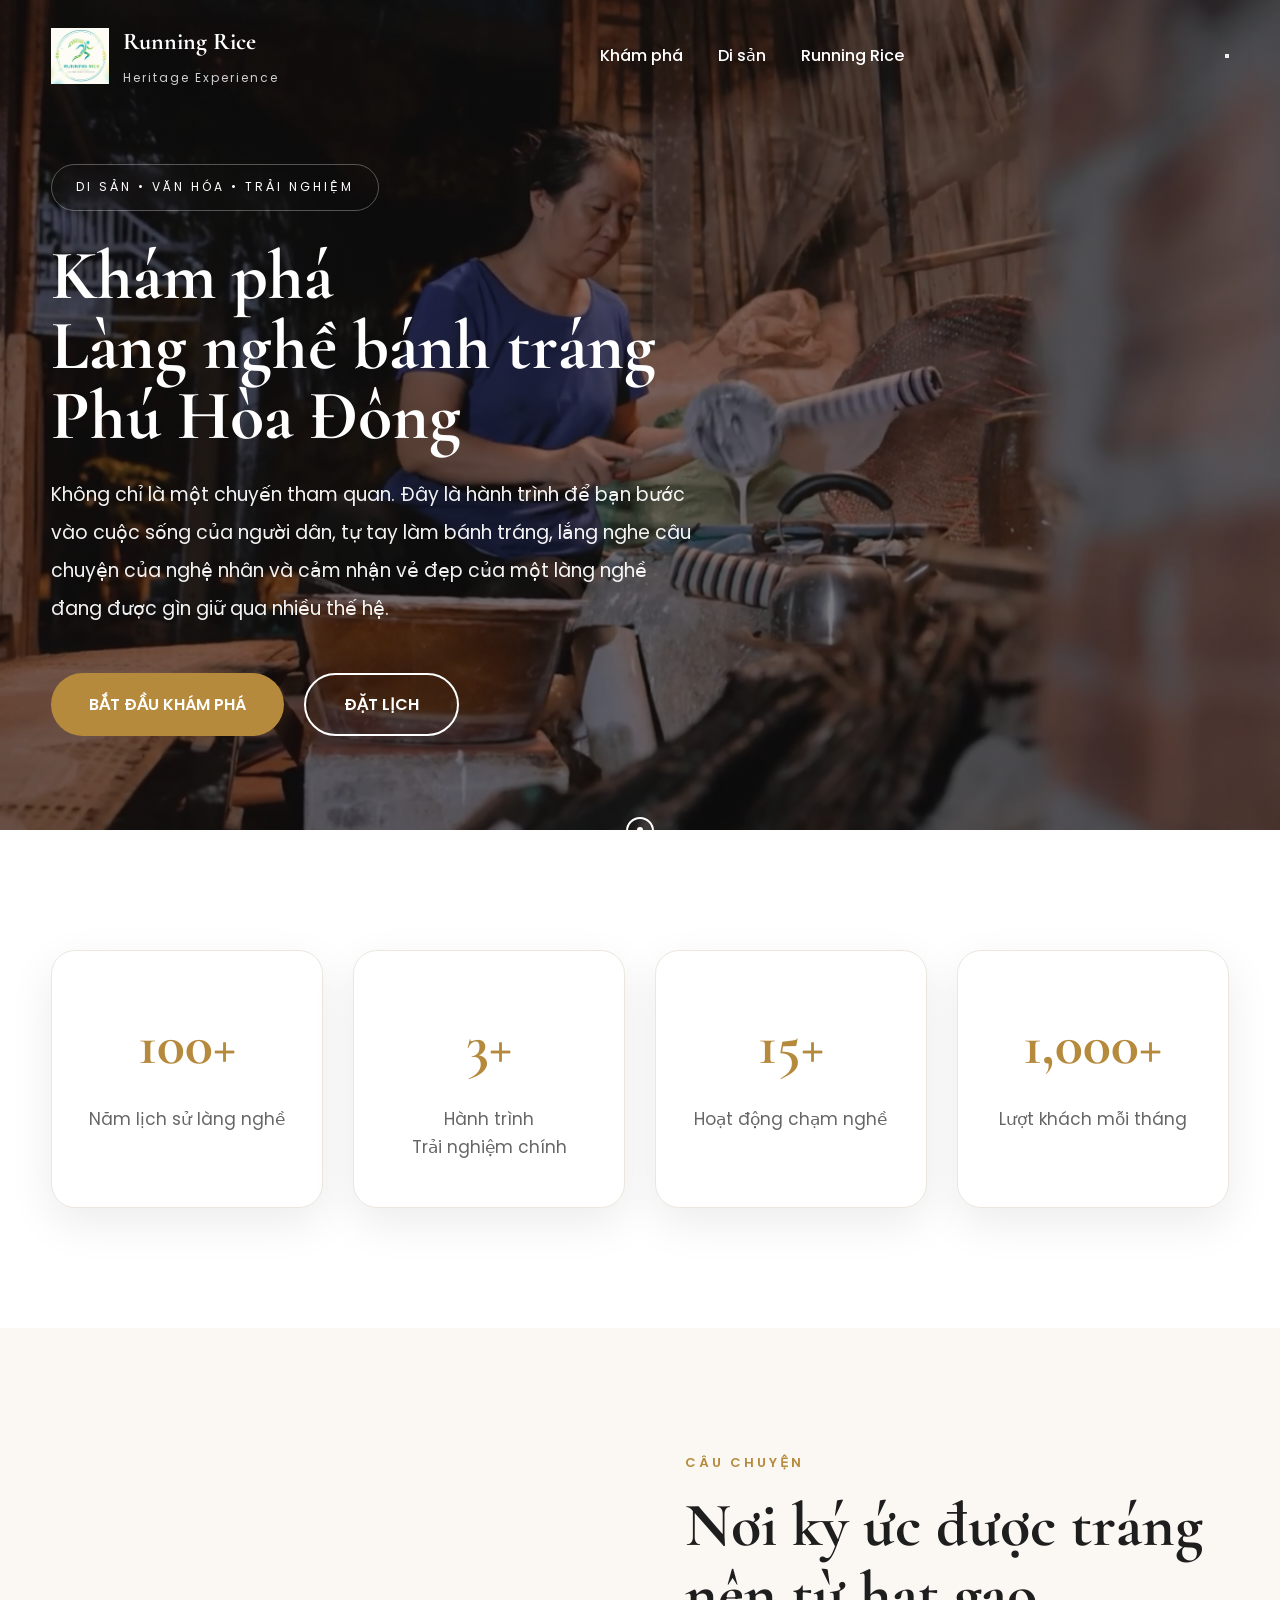
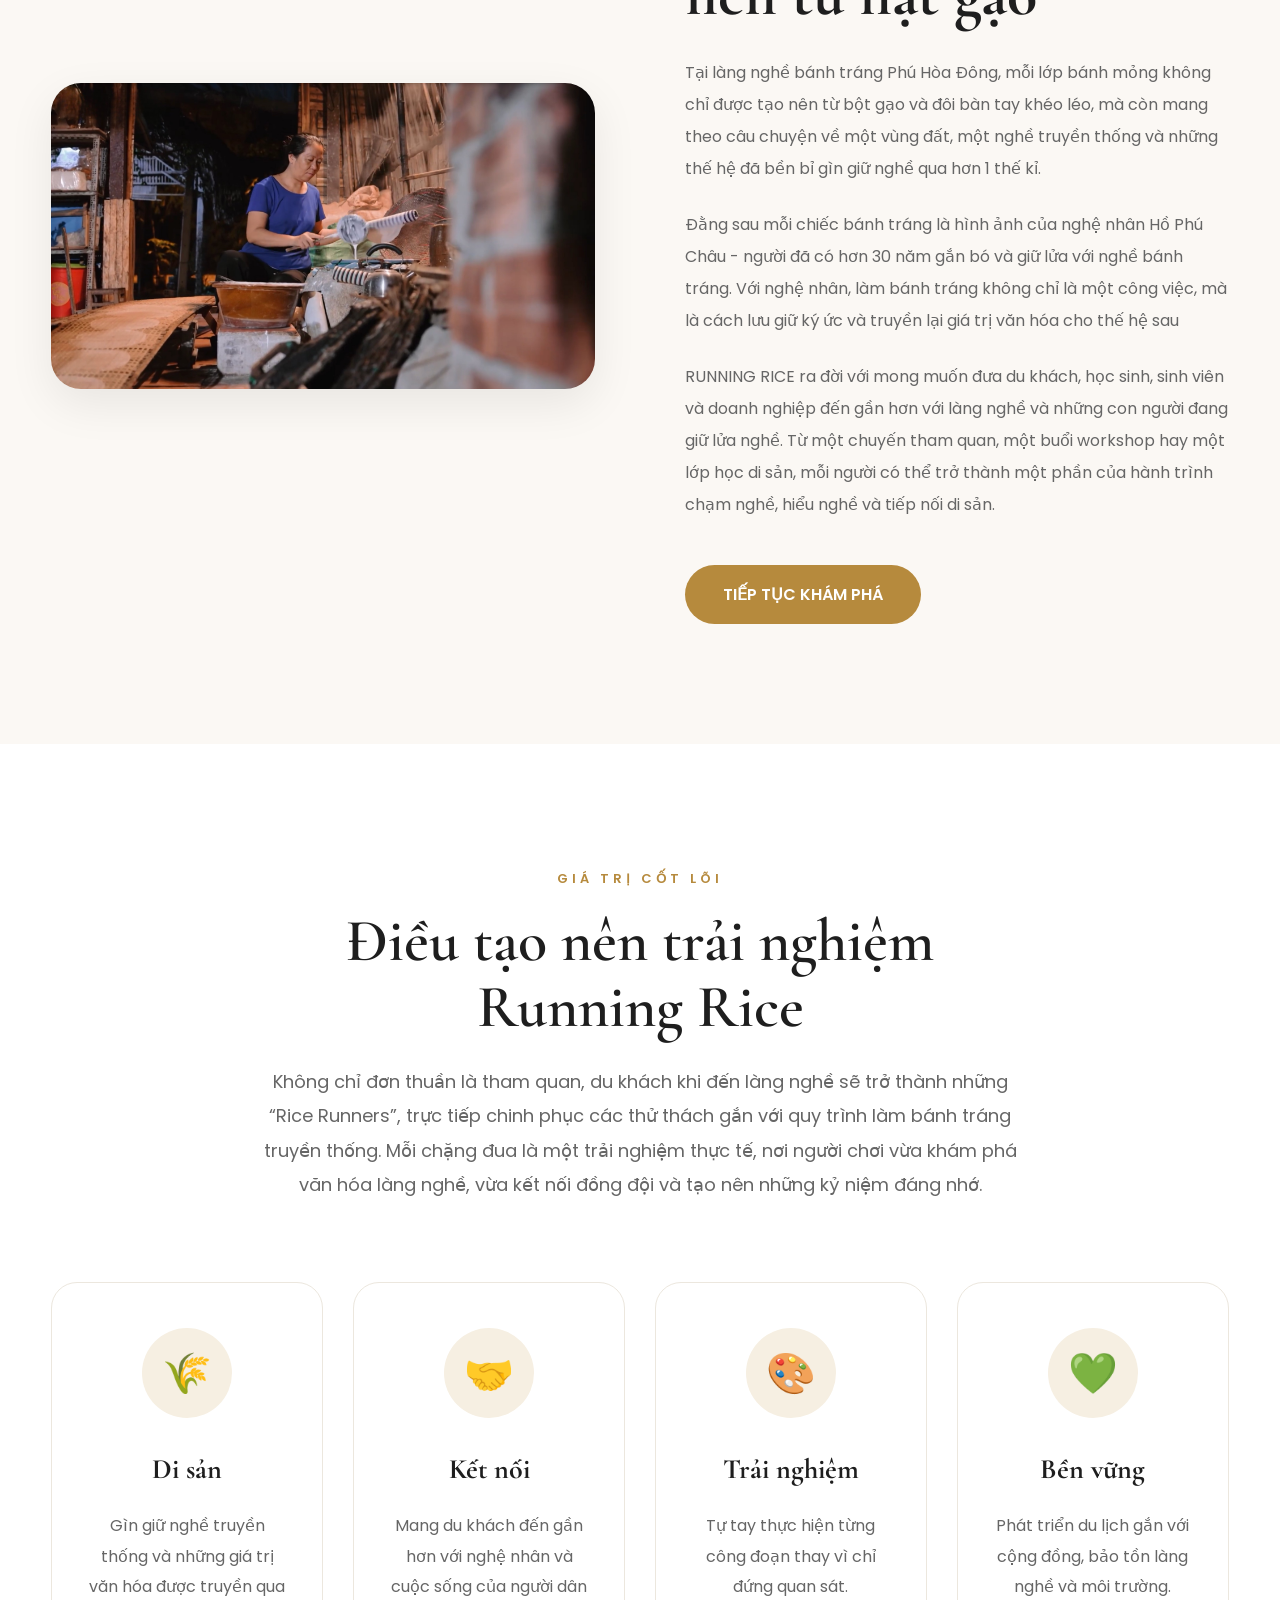
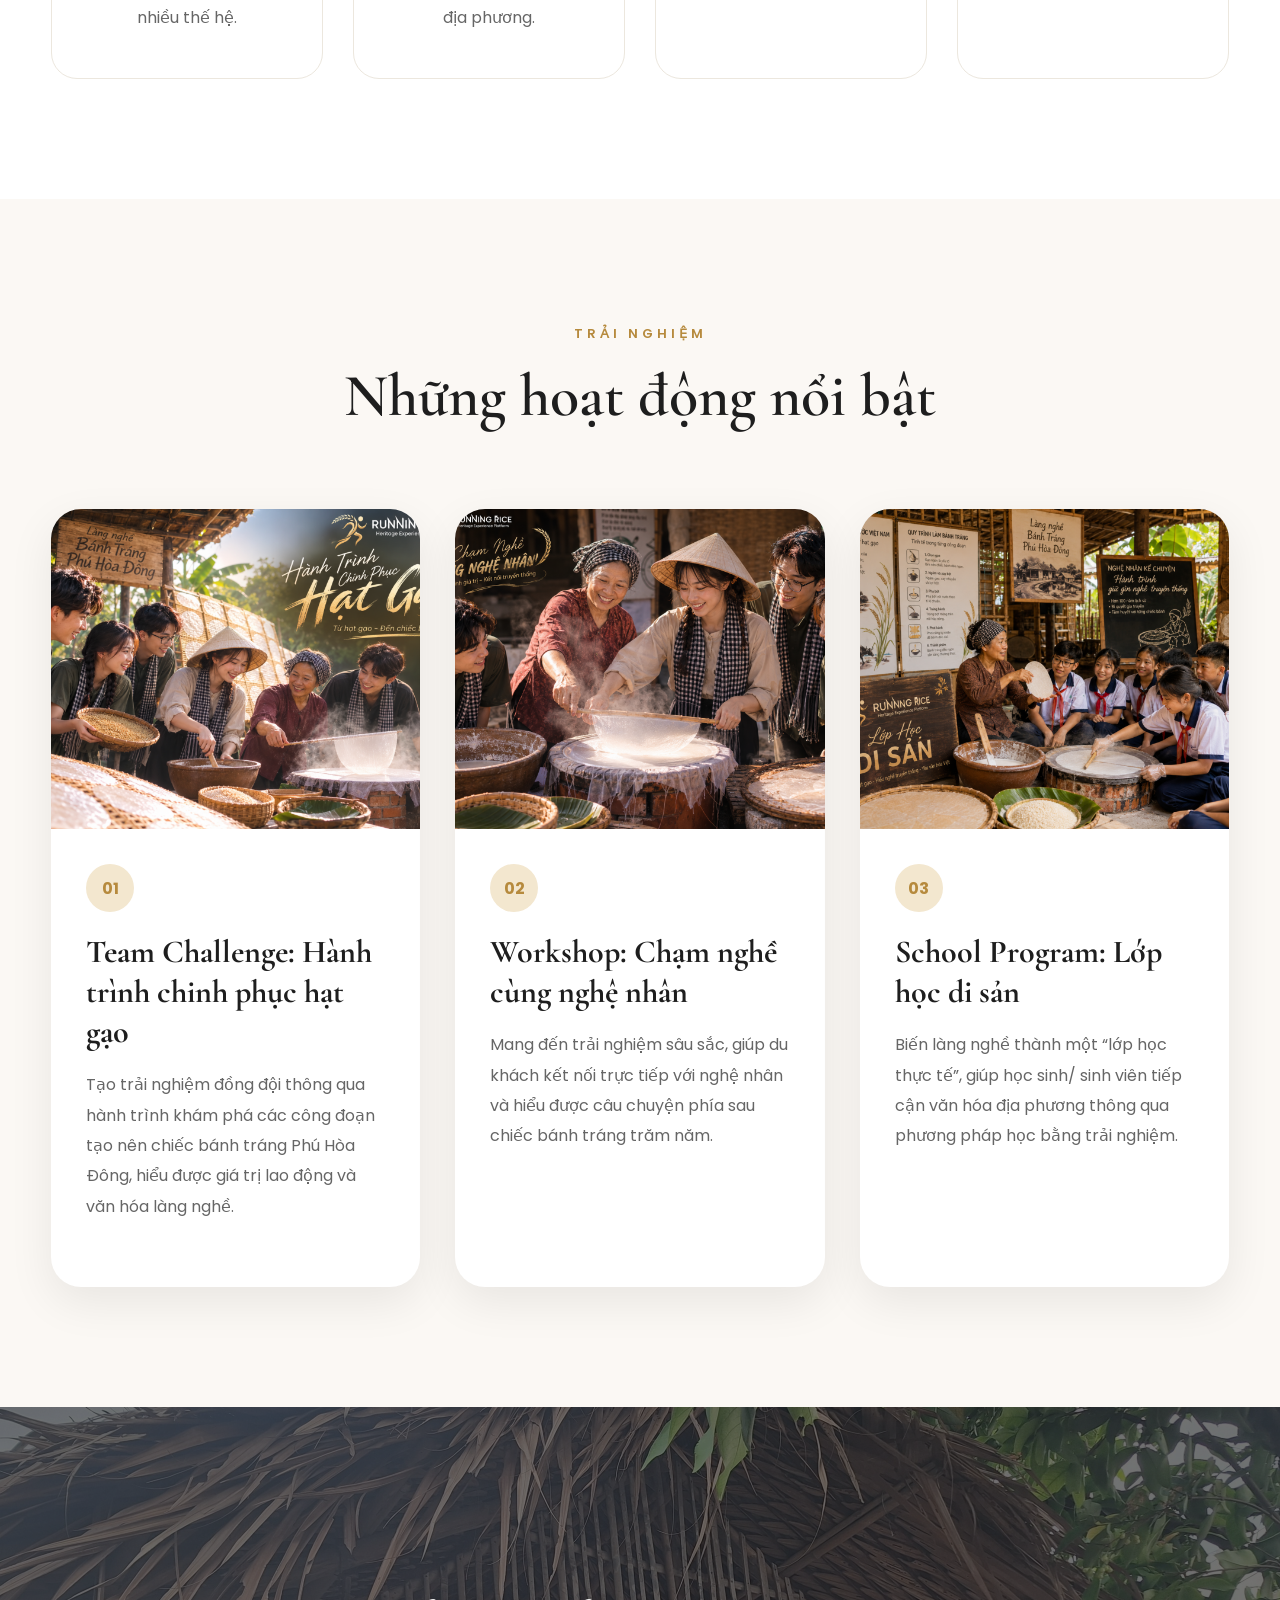
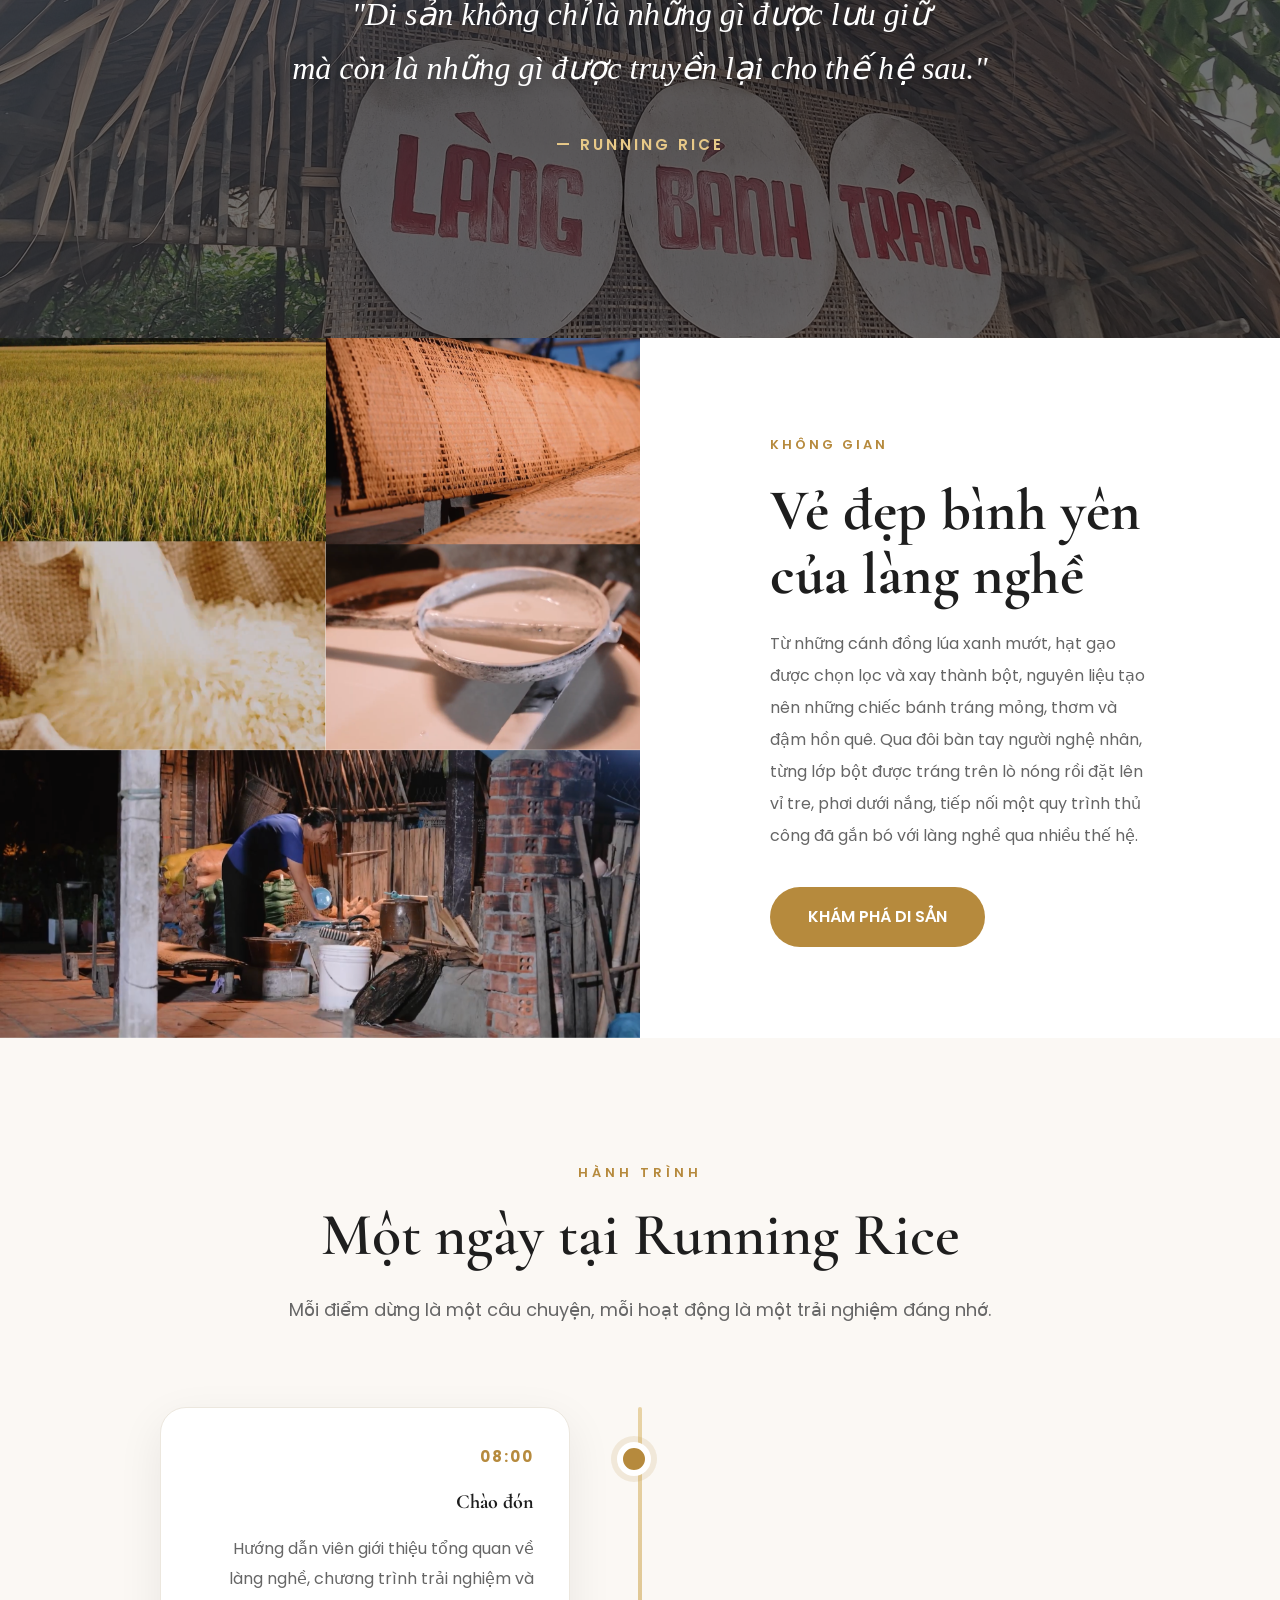
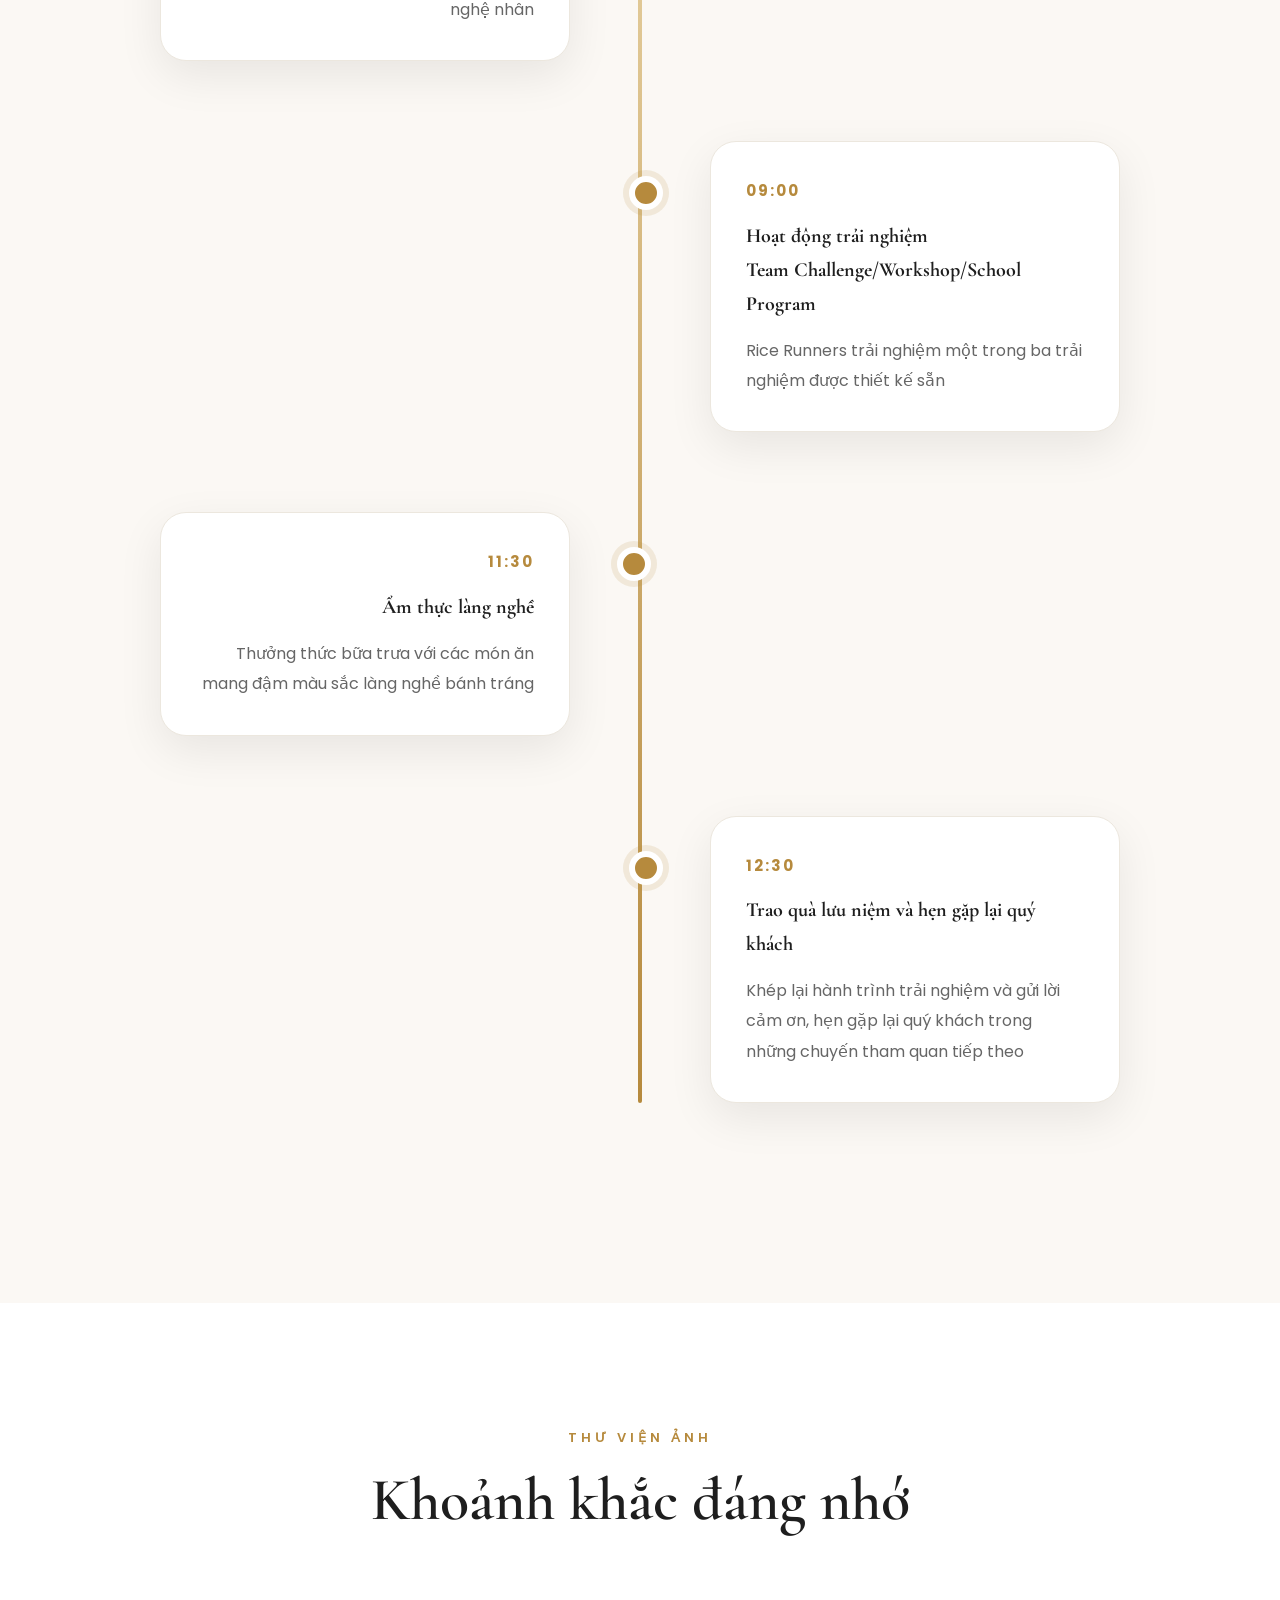
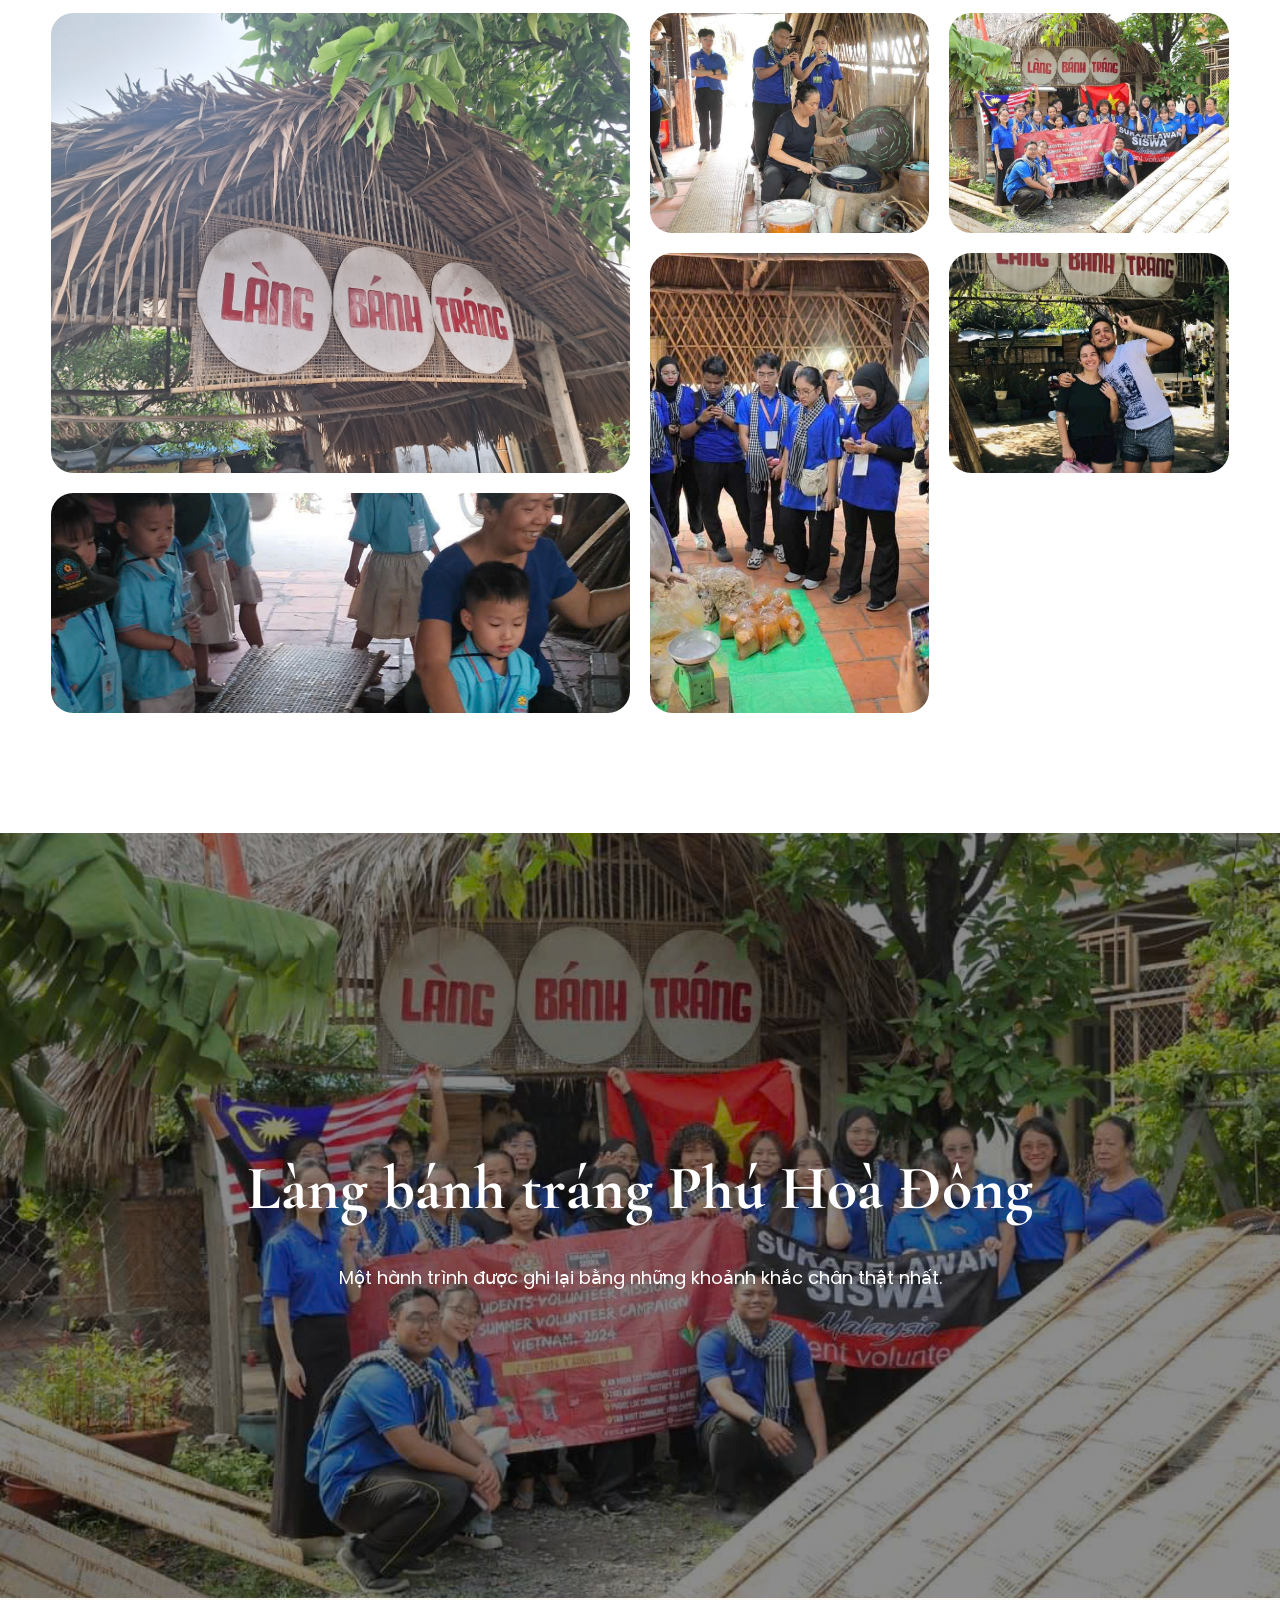
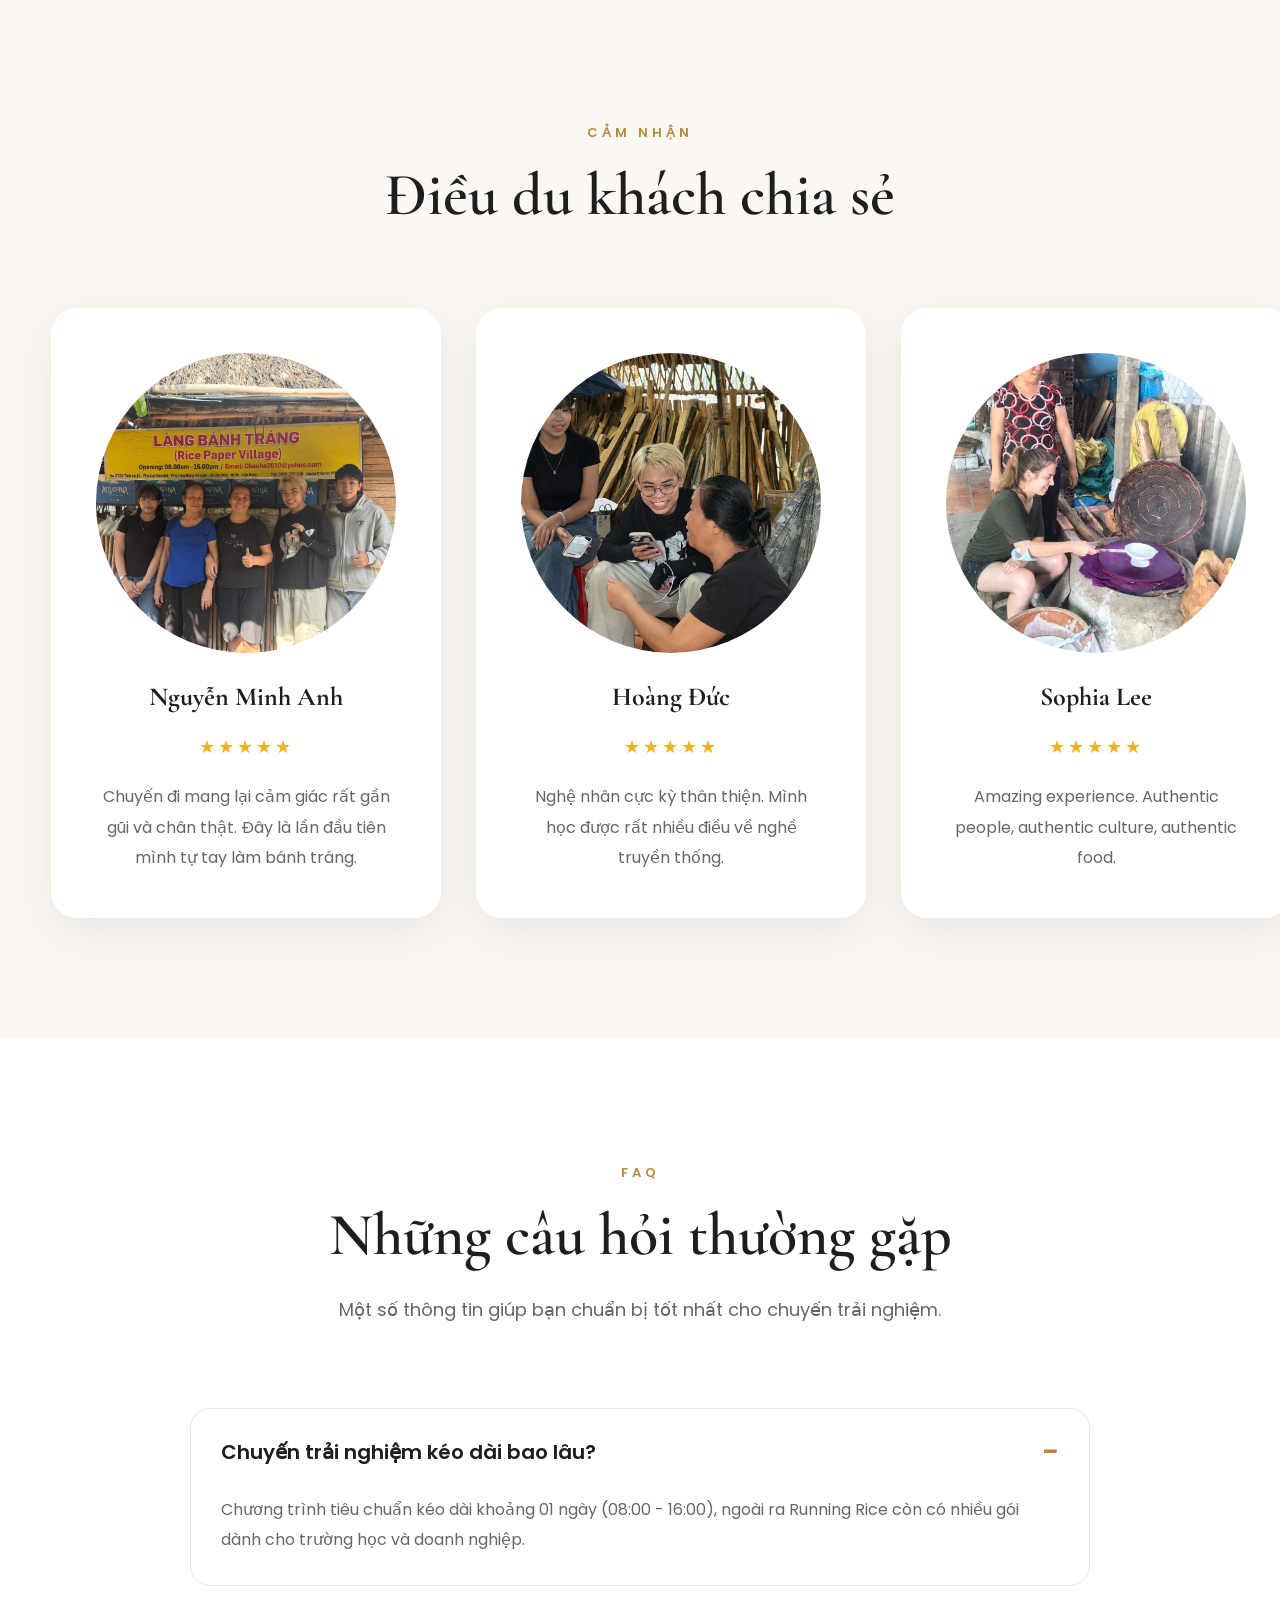
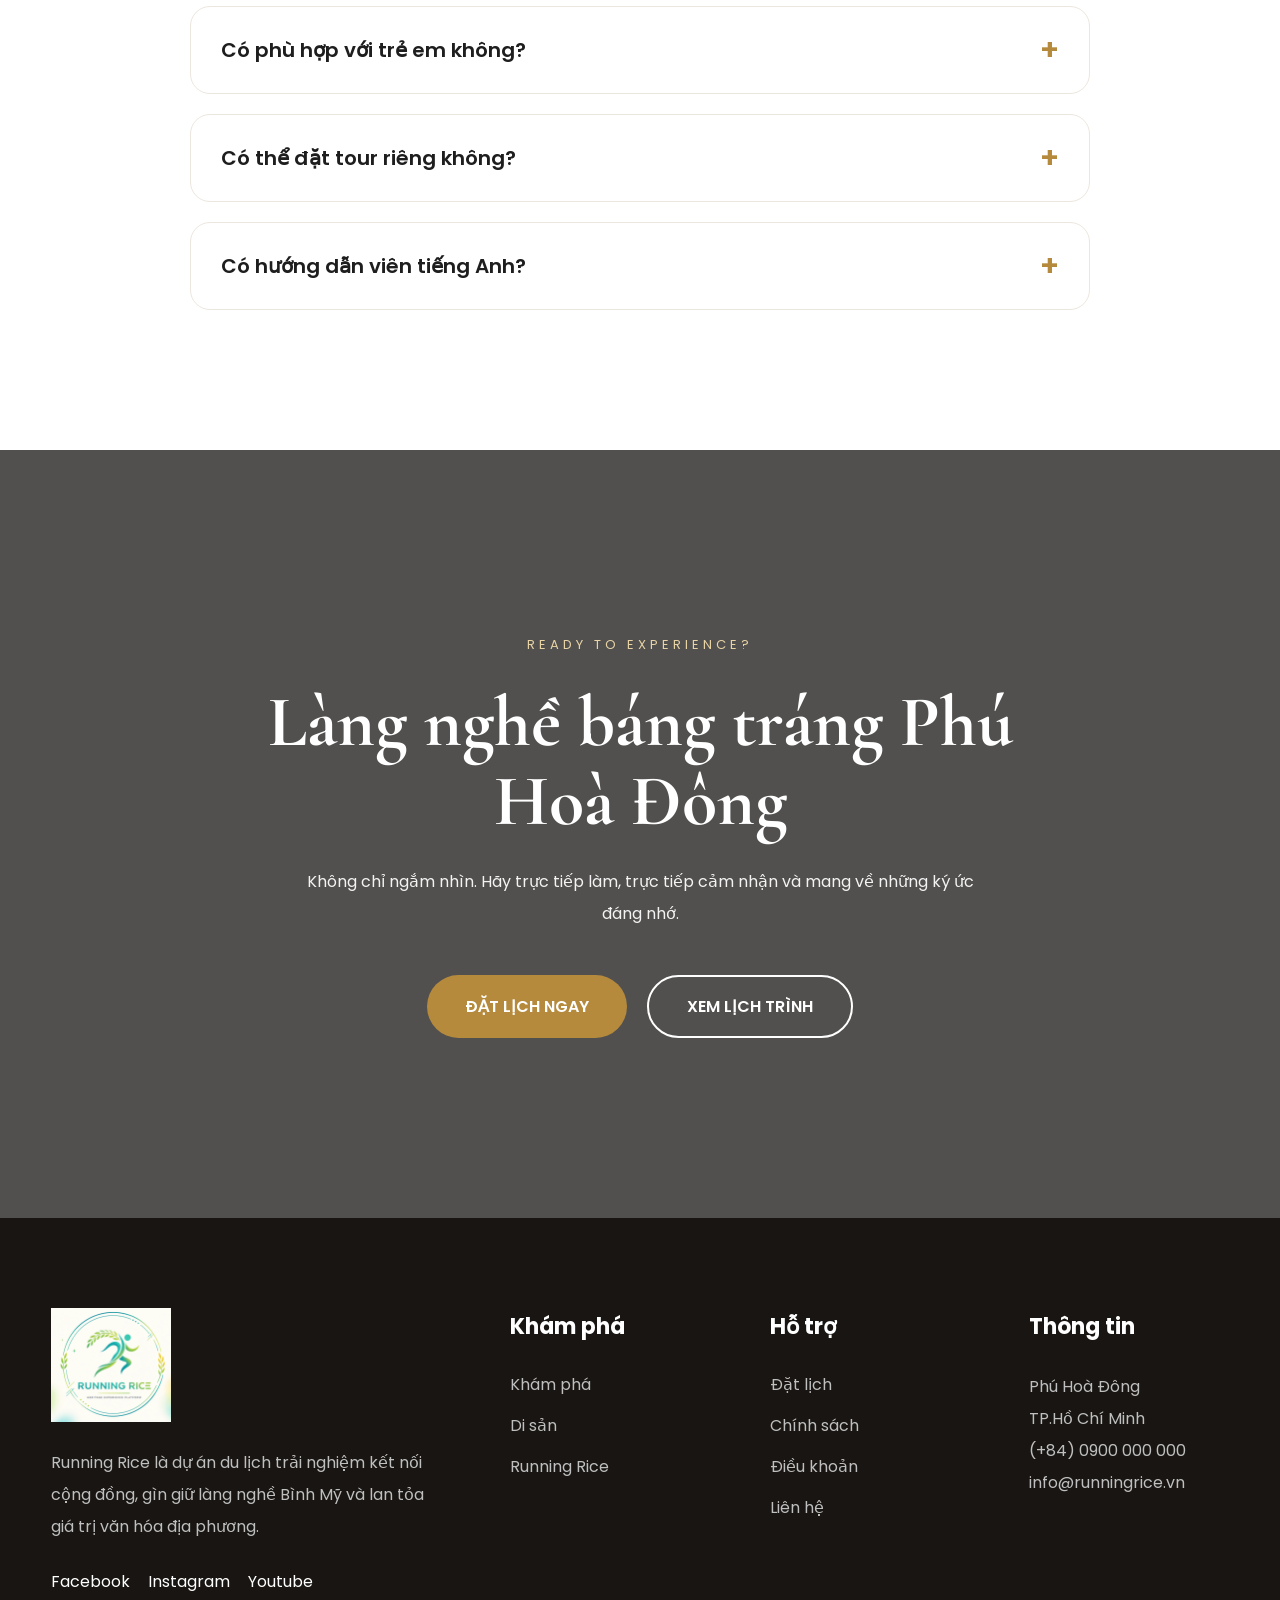
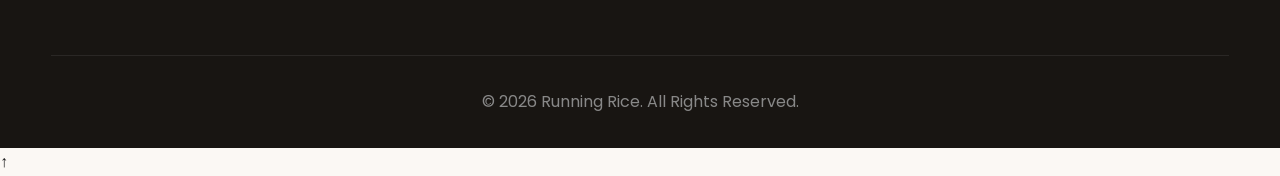
==== commit 32670cc9: "hh" ====
--- a/index.html
+++ b/index.html
@@ -534,7 +534,7 @@
 
                     <a href="itinerary.html">
 
-                        Tìm hiểu →
+                        
 
                     </a>
 
@@ -574,7 +574,7 @@
 
                     <a href="artisan.html">
 
-                        Tìm hiểu →
+                        
 
                     </a>
 
@@ -613,7 +613,7 @@
 
                     <a href="food.html">
 
-                        Tìm hiểu →
+                        
 
                     </a>
 
@@ -647,8 +647,8 @@
 
             <p>
 
-              "Di sản không chỉ là những gì được lưu giữ , mà còn là những giá trị được truyền lại cho thế hệ mai sau ."
-
+              "Di sản không chỉ là những gì được lưu giữ <br>
+                mà còn là những gì được truyền lại cho thế hệ sau."
             </p>
 
             <span>
@@ -1425,7 +1425,7 @@
 
                 <p>
 
-                    Bình Mỹ, Củ Chi
+                    Phú Hoà Đông<br>TP.Hồ Chí Minh
 
                 </p>
 
--- a/css/explore.css
+++ b/css/explore.css
@@ -972,7 +972,7 @@
 
 /*====================================================
 
-QUOTE
+TE
 
 ====================================================*/
 
@@ -1040,7 +1040,7 @@
 
     font-family: "Playfair Display", serif;
 
-    font-size: clamp(2rem,4vw,3rem);
+    font-size: clamp(2rem,4vw,2rem);
 
     line-height: 1.7;
 
@@ -1108,7 +1108,7 @@
 
 .quote-content p{
 
-    font-size:42px;
+    font-size:38px;
 
     line-height:1.5;
 
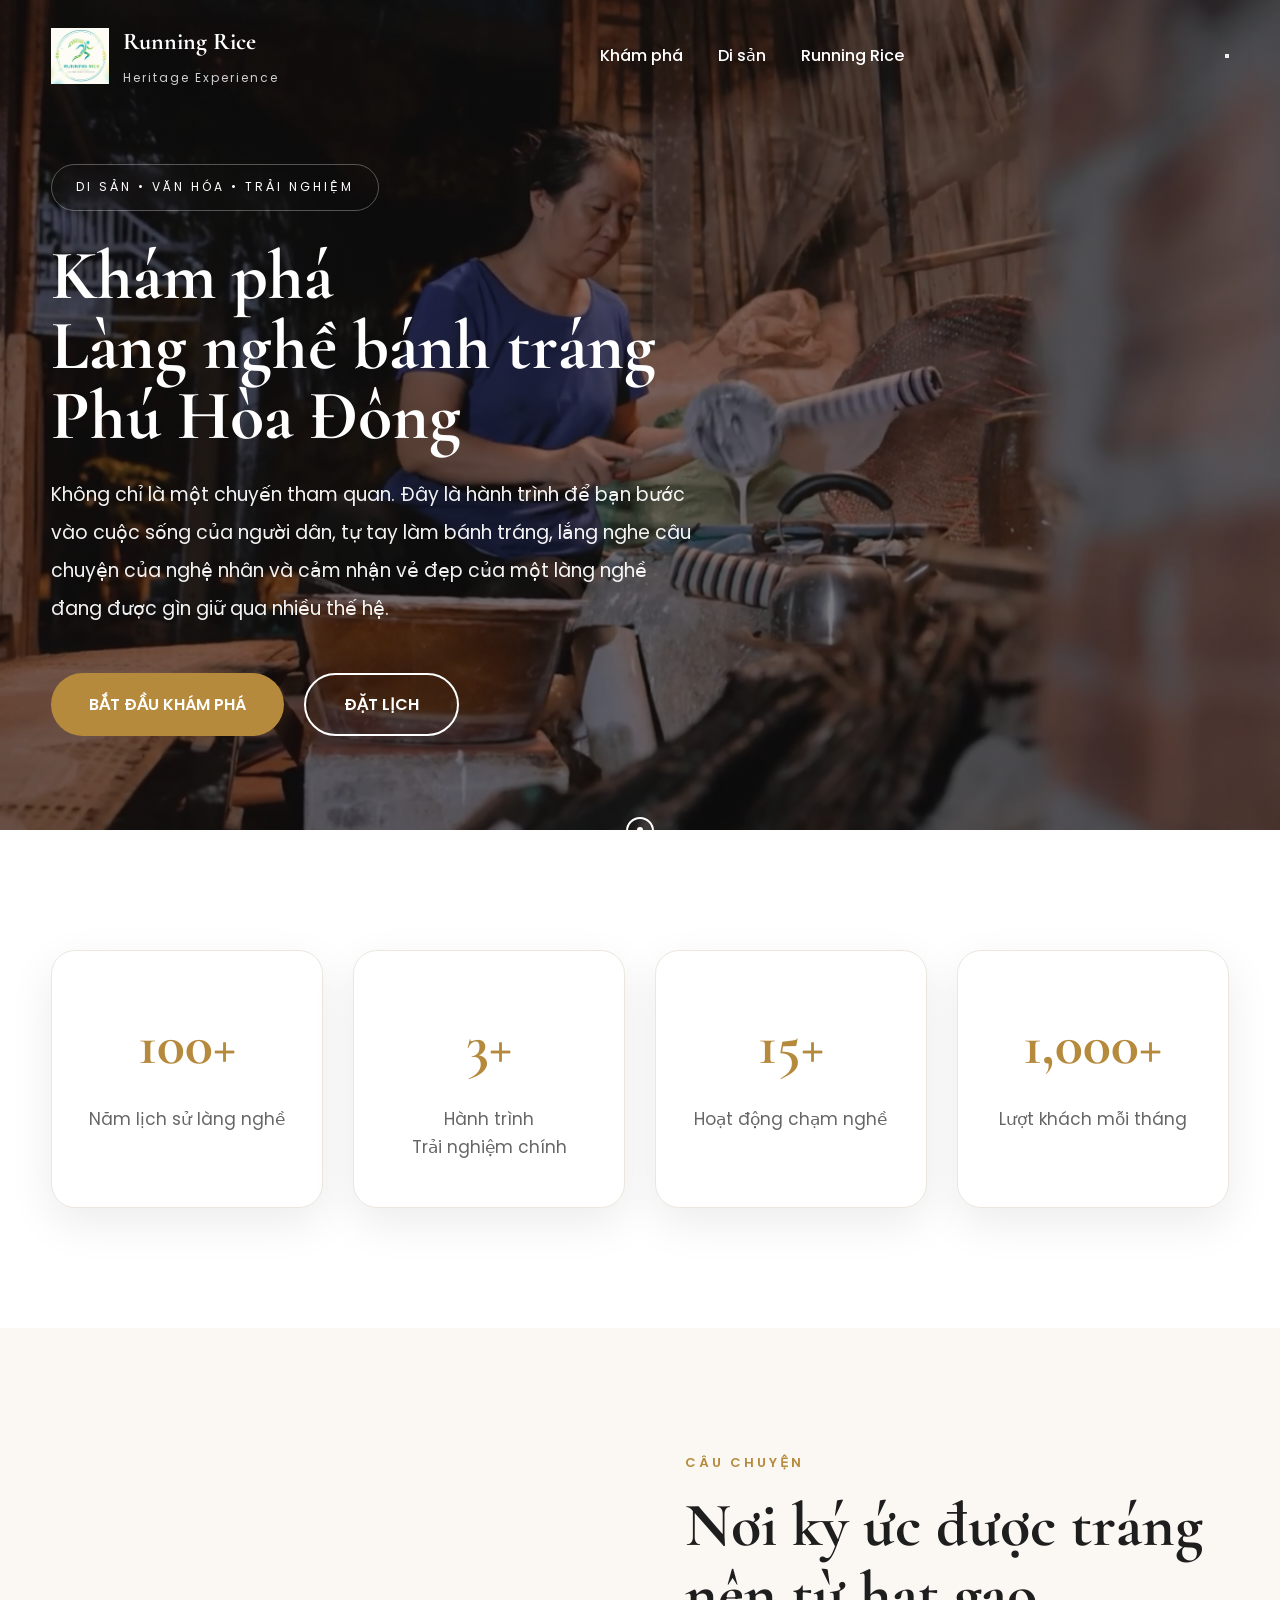
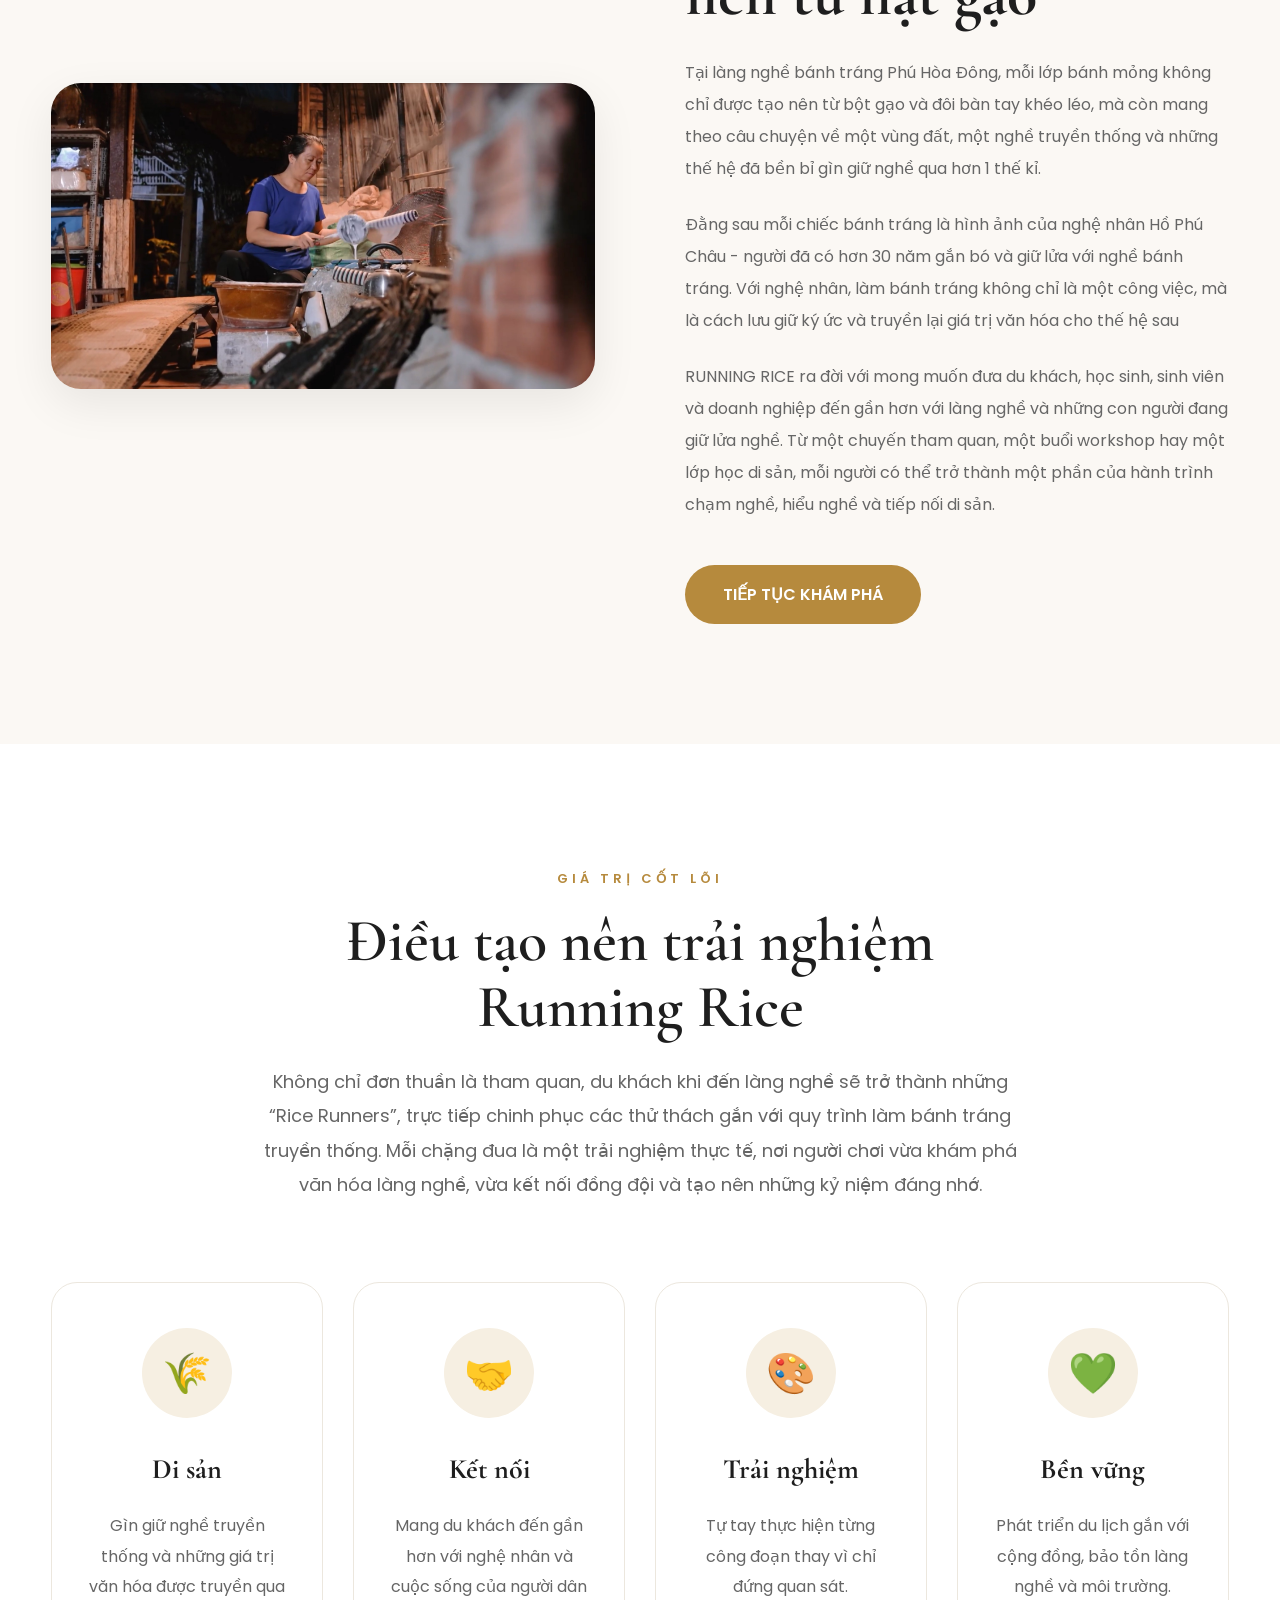
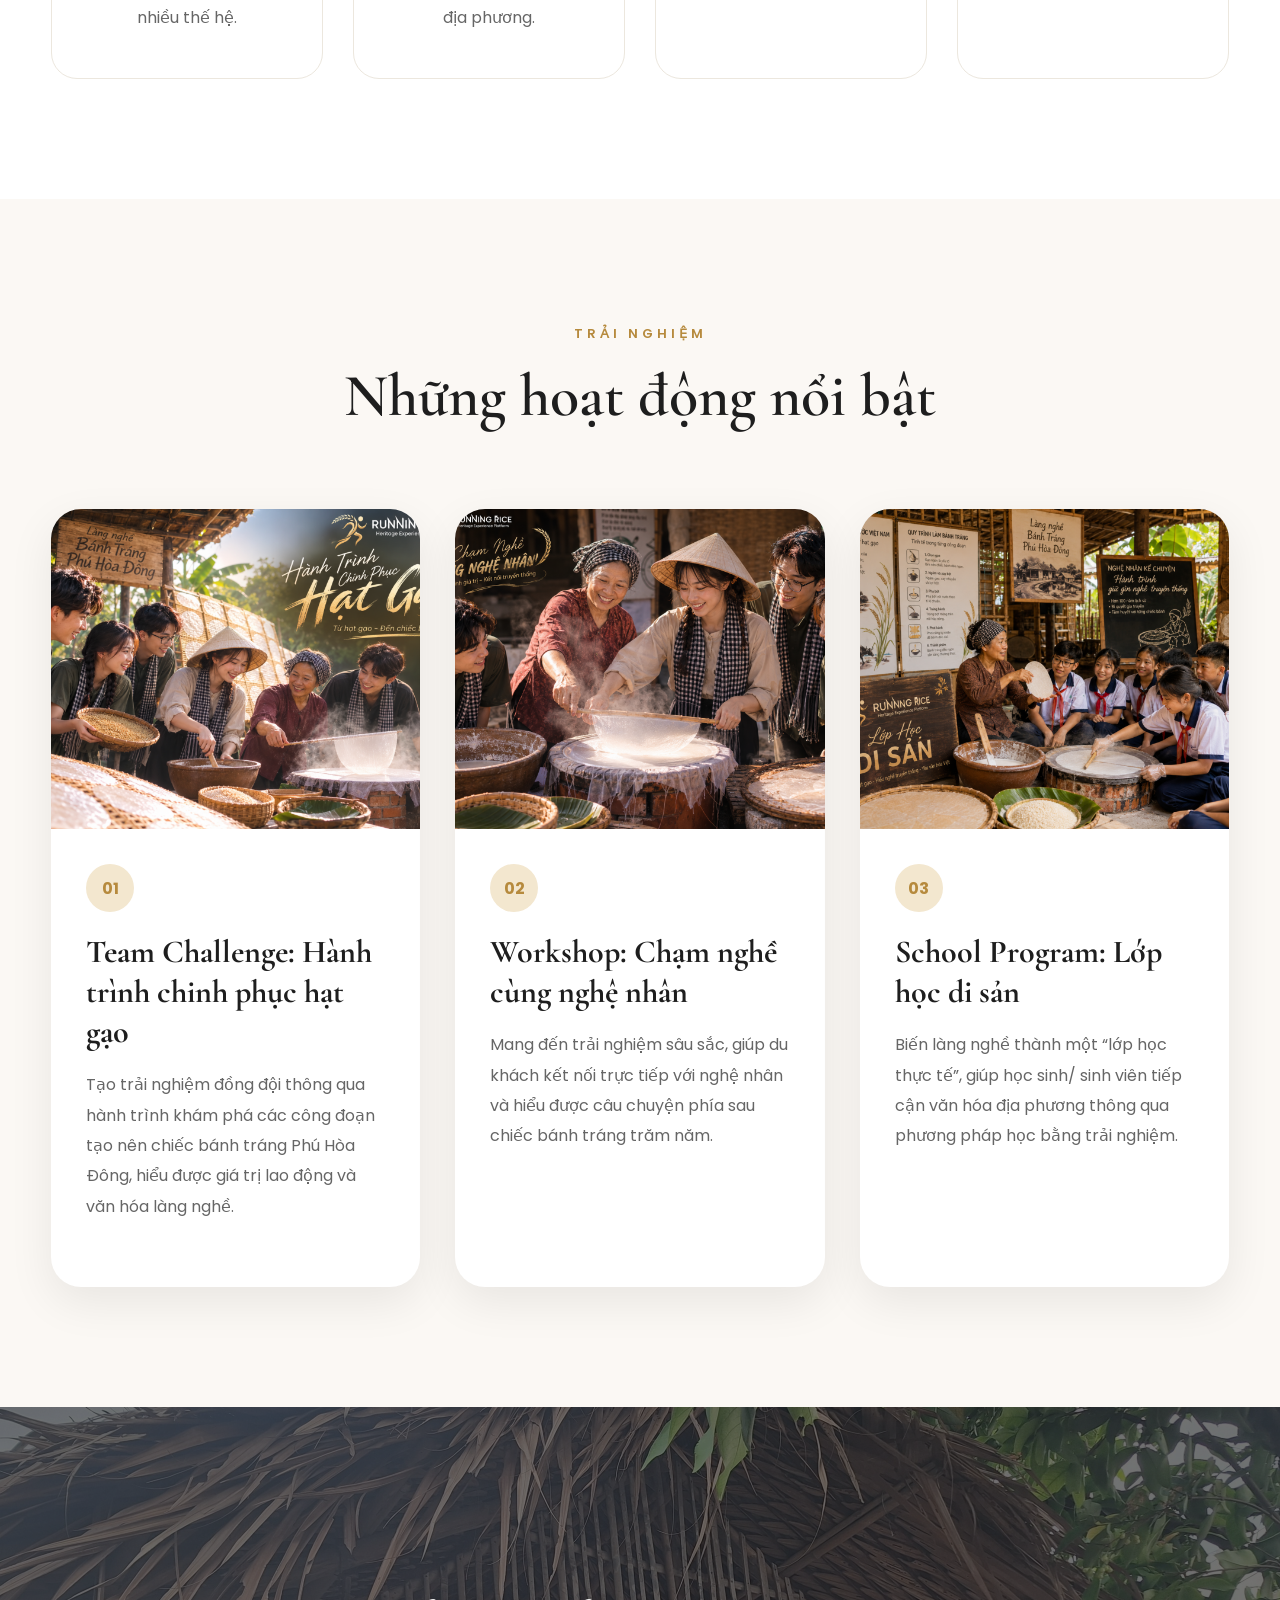
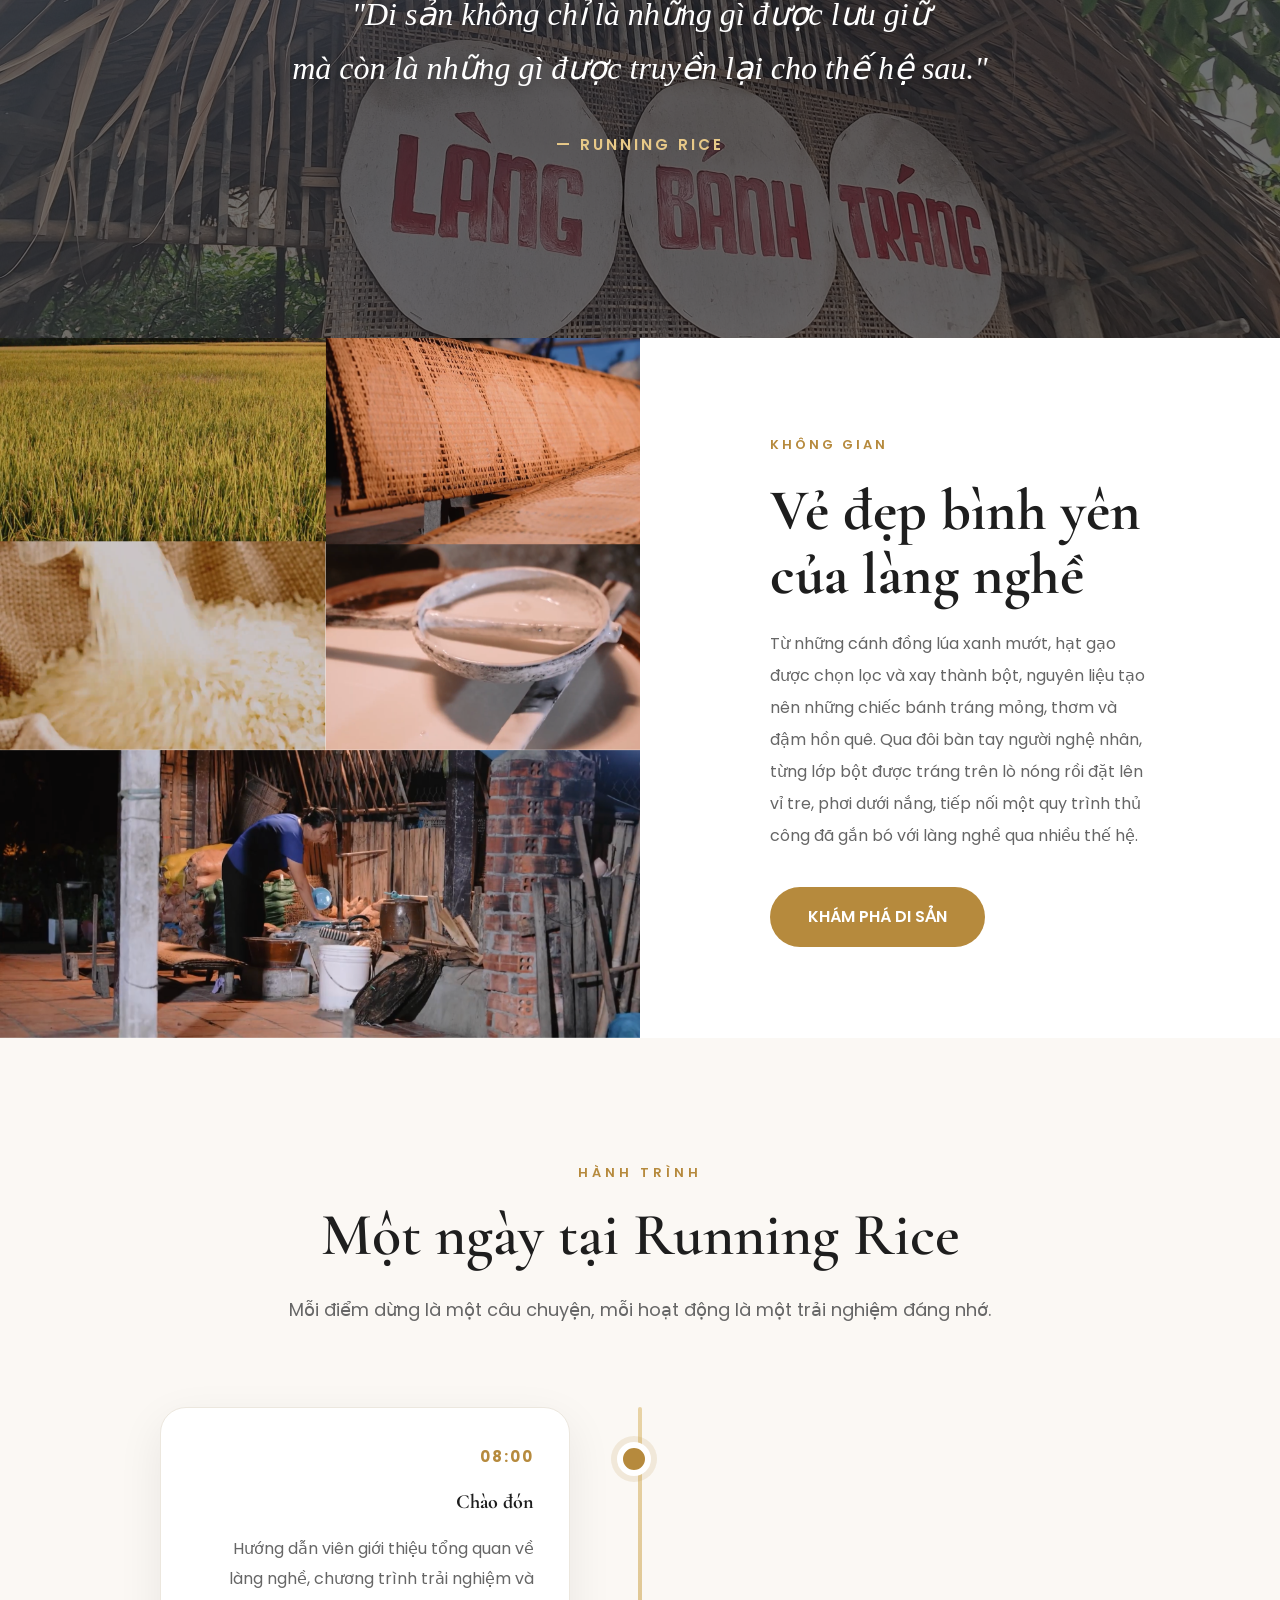
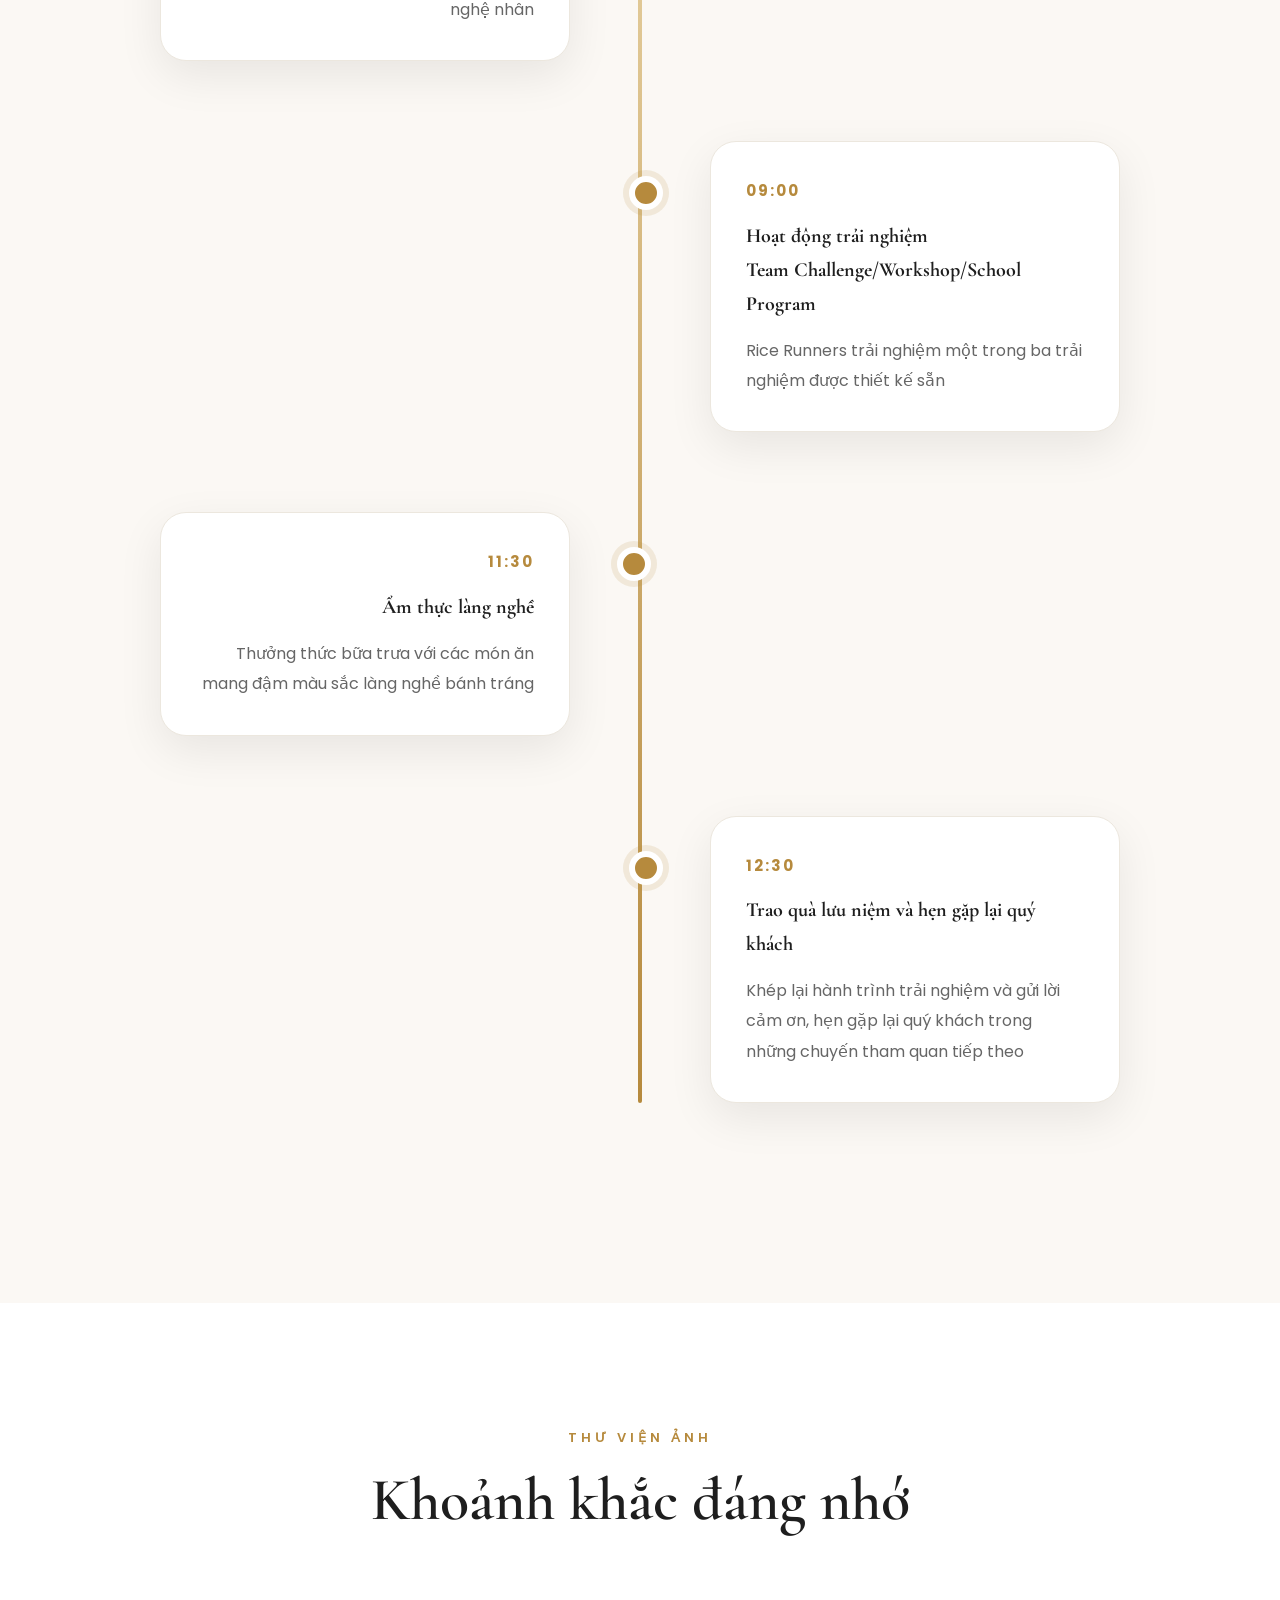
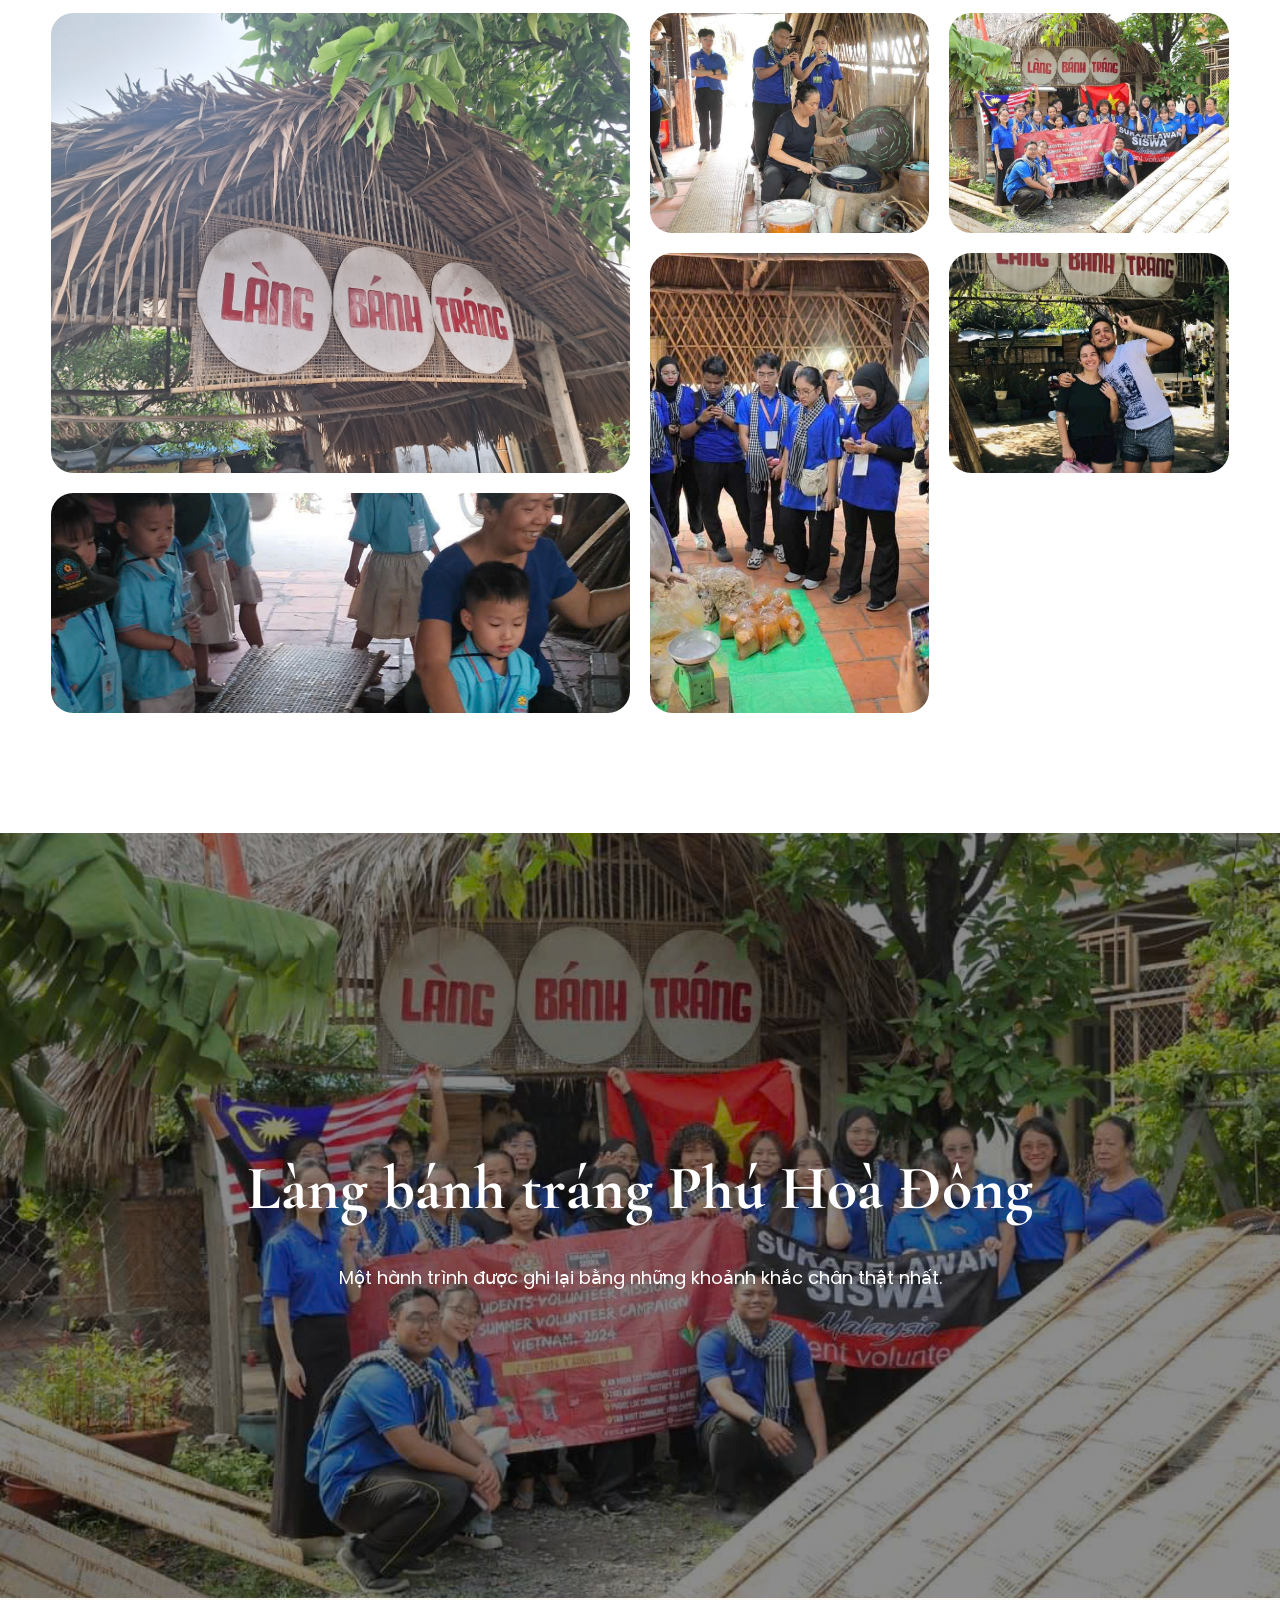
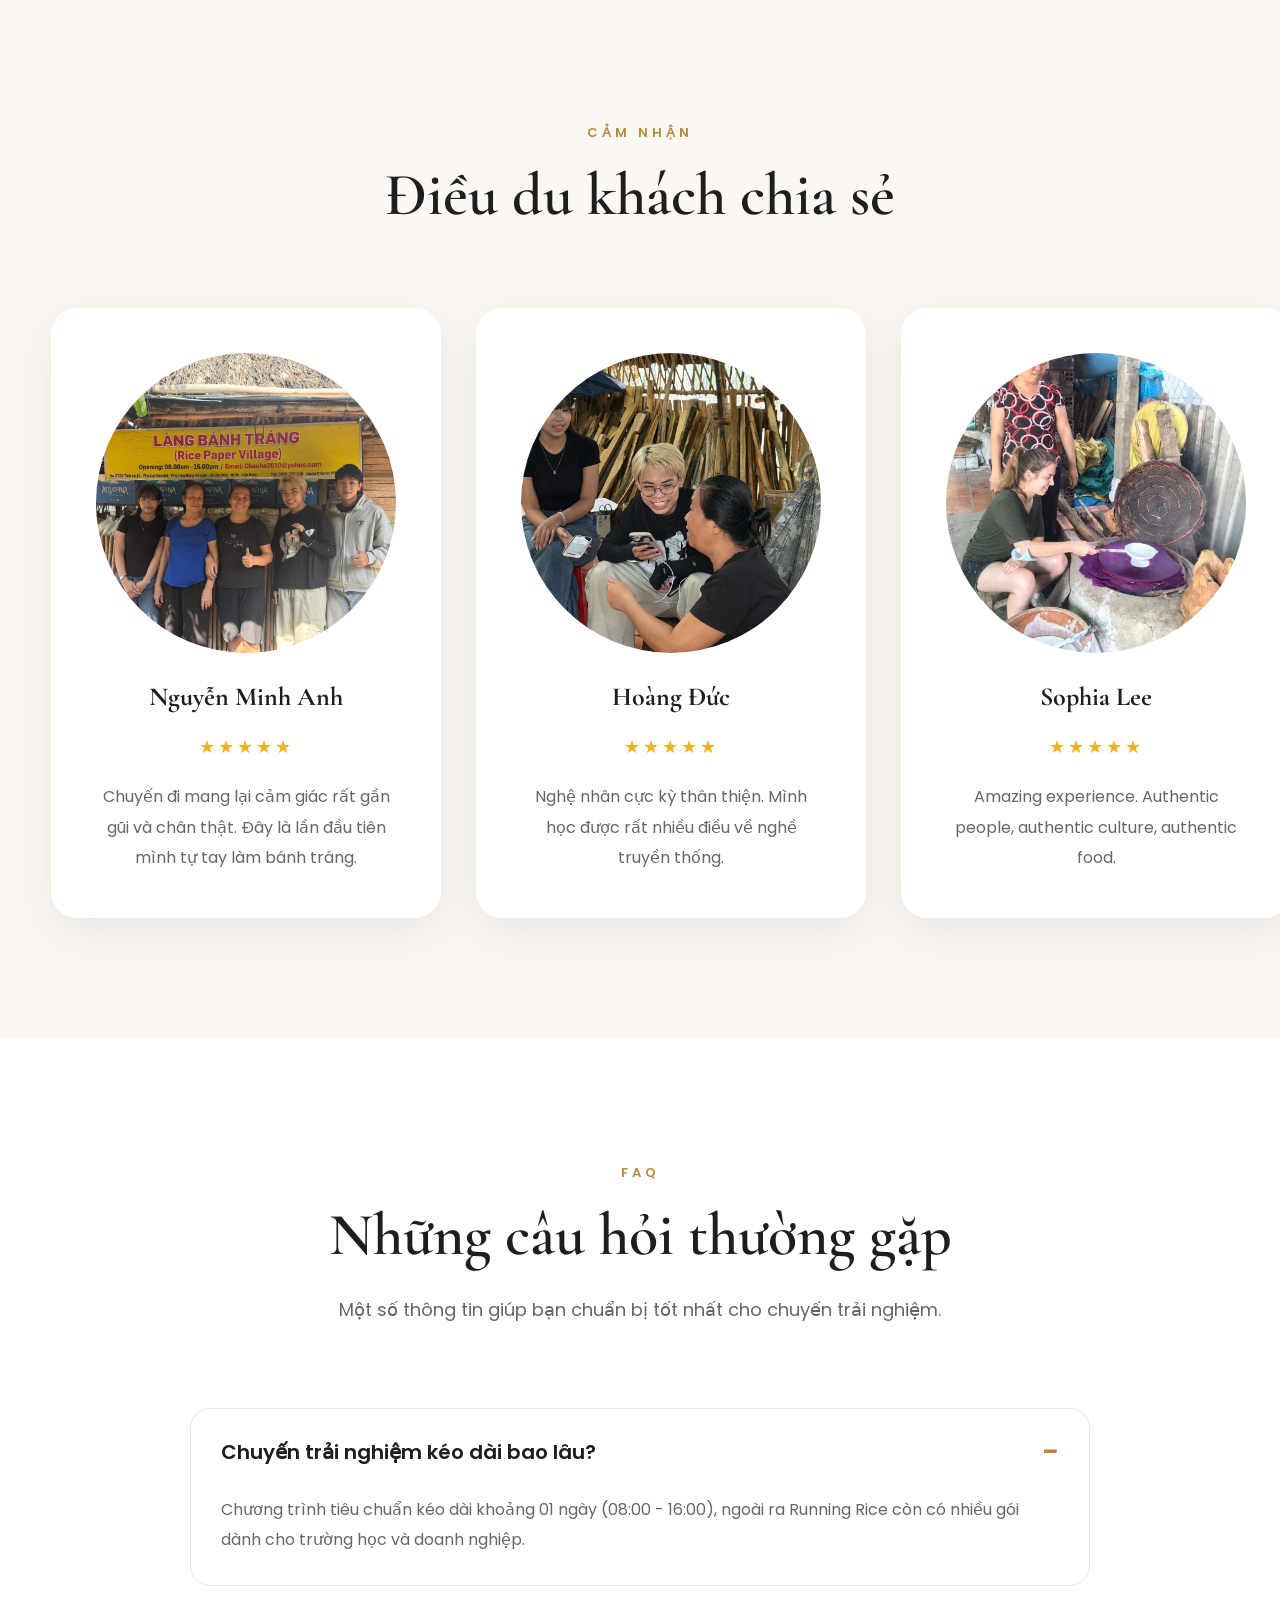
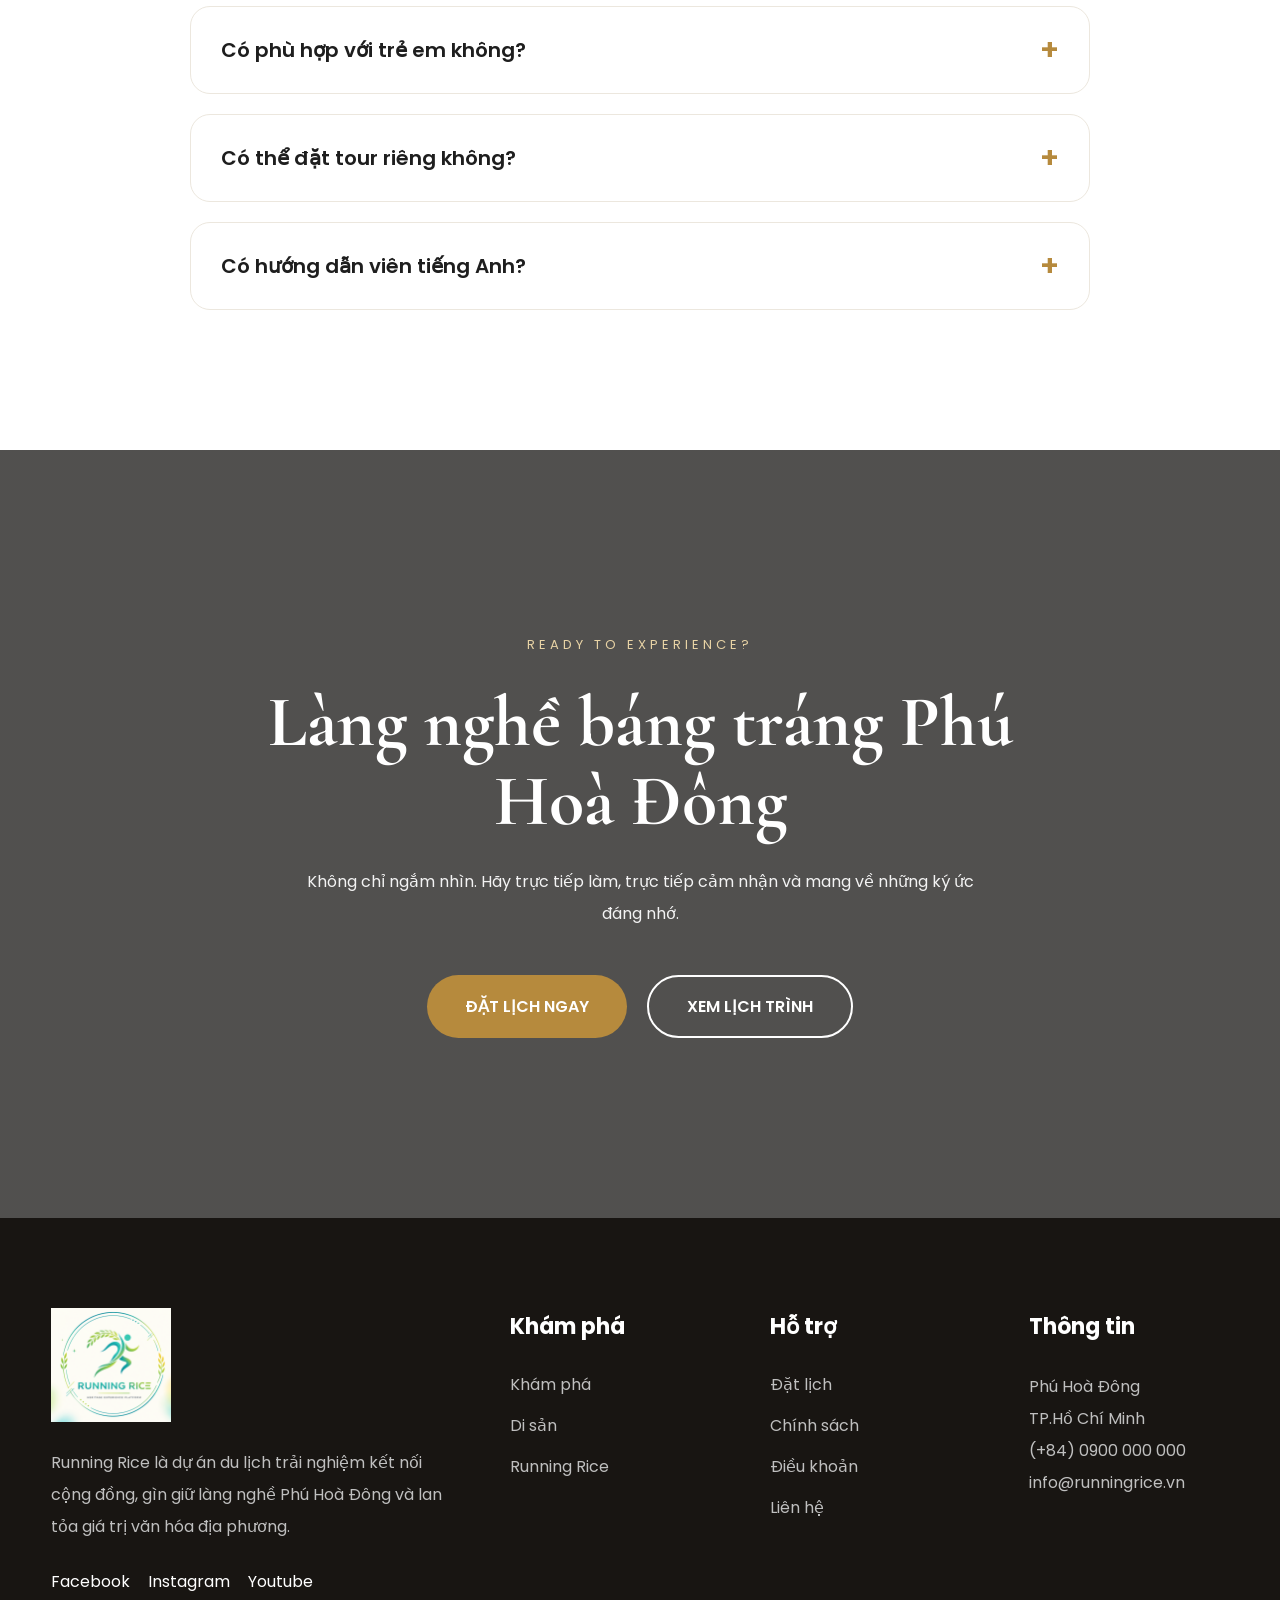
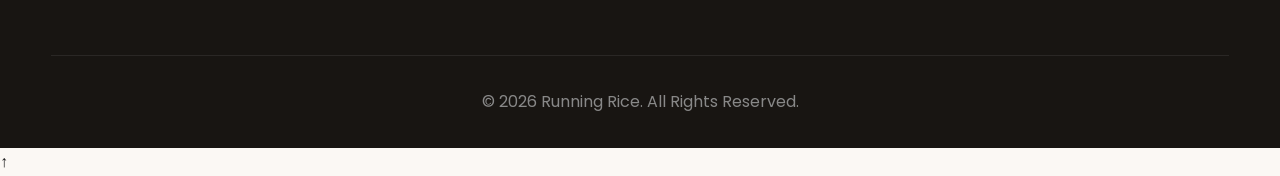
==== commit 8107e397: "h" ====
--- a/index.html
+++ b/index.html
@@ -1288,7 +1288,7 @@
 
                     Running Rice là dự án du lịch trải nghiệm
                     kết nối cộng đồng,
-                    gìn giữ làng nghề Bình Mỹ
+                    gìn giữ làng nghề Phú Hoà Đông
                     và lan tỏa giá trị văn hóa địa phương.
 
                 </p>
